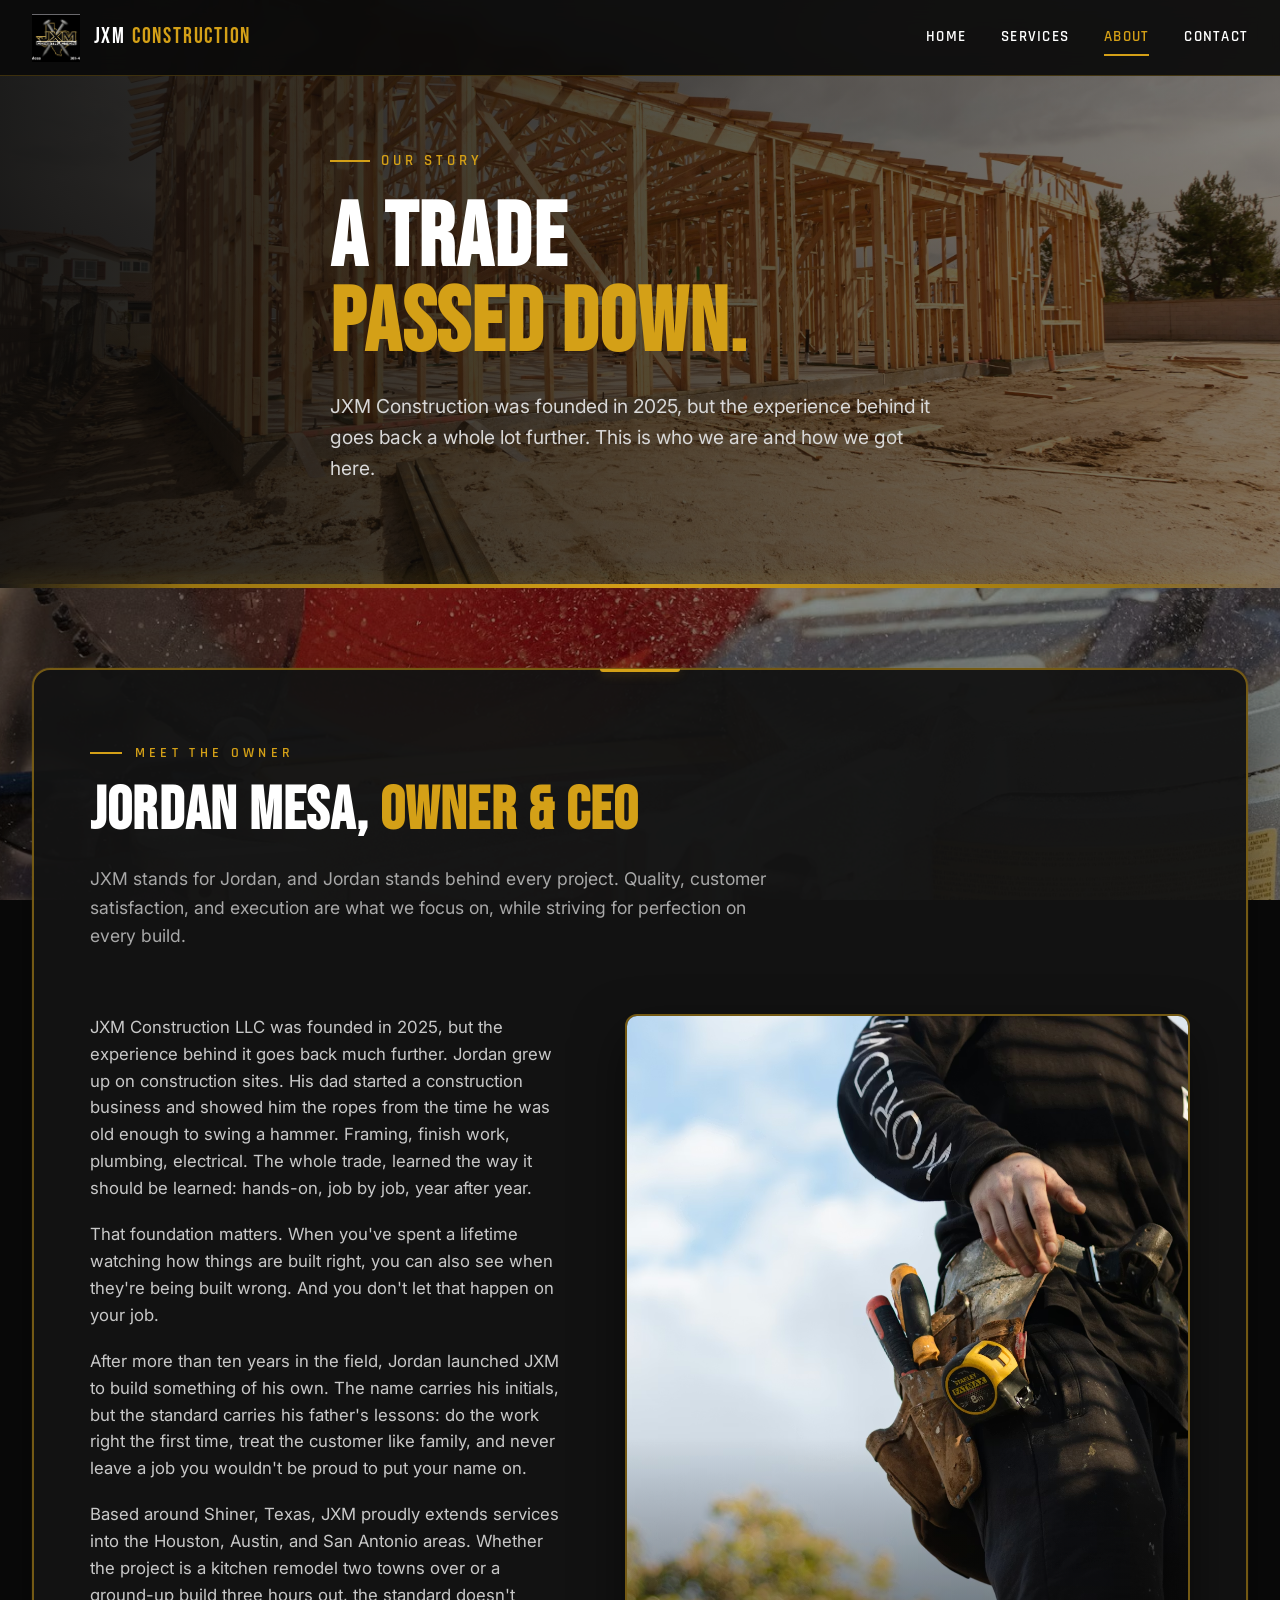
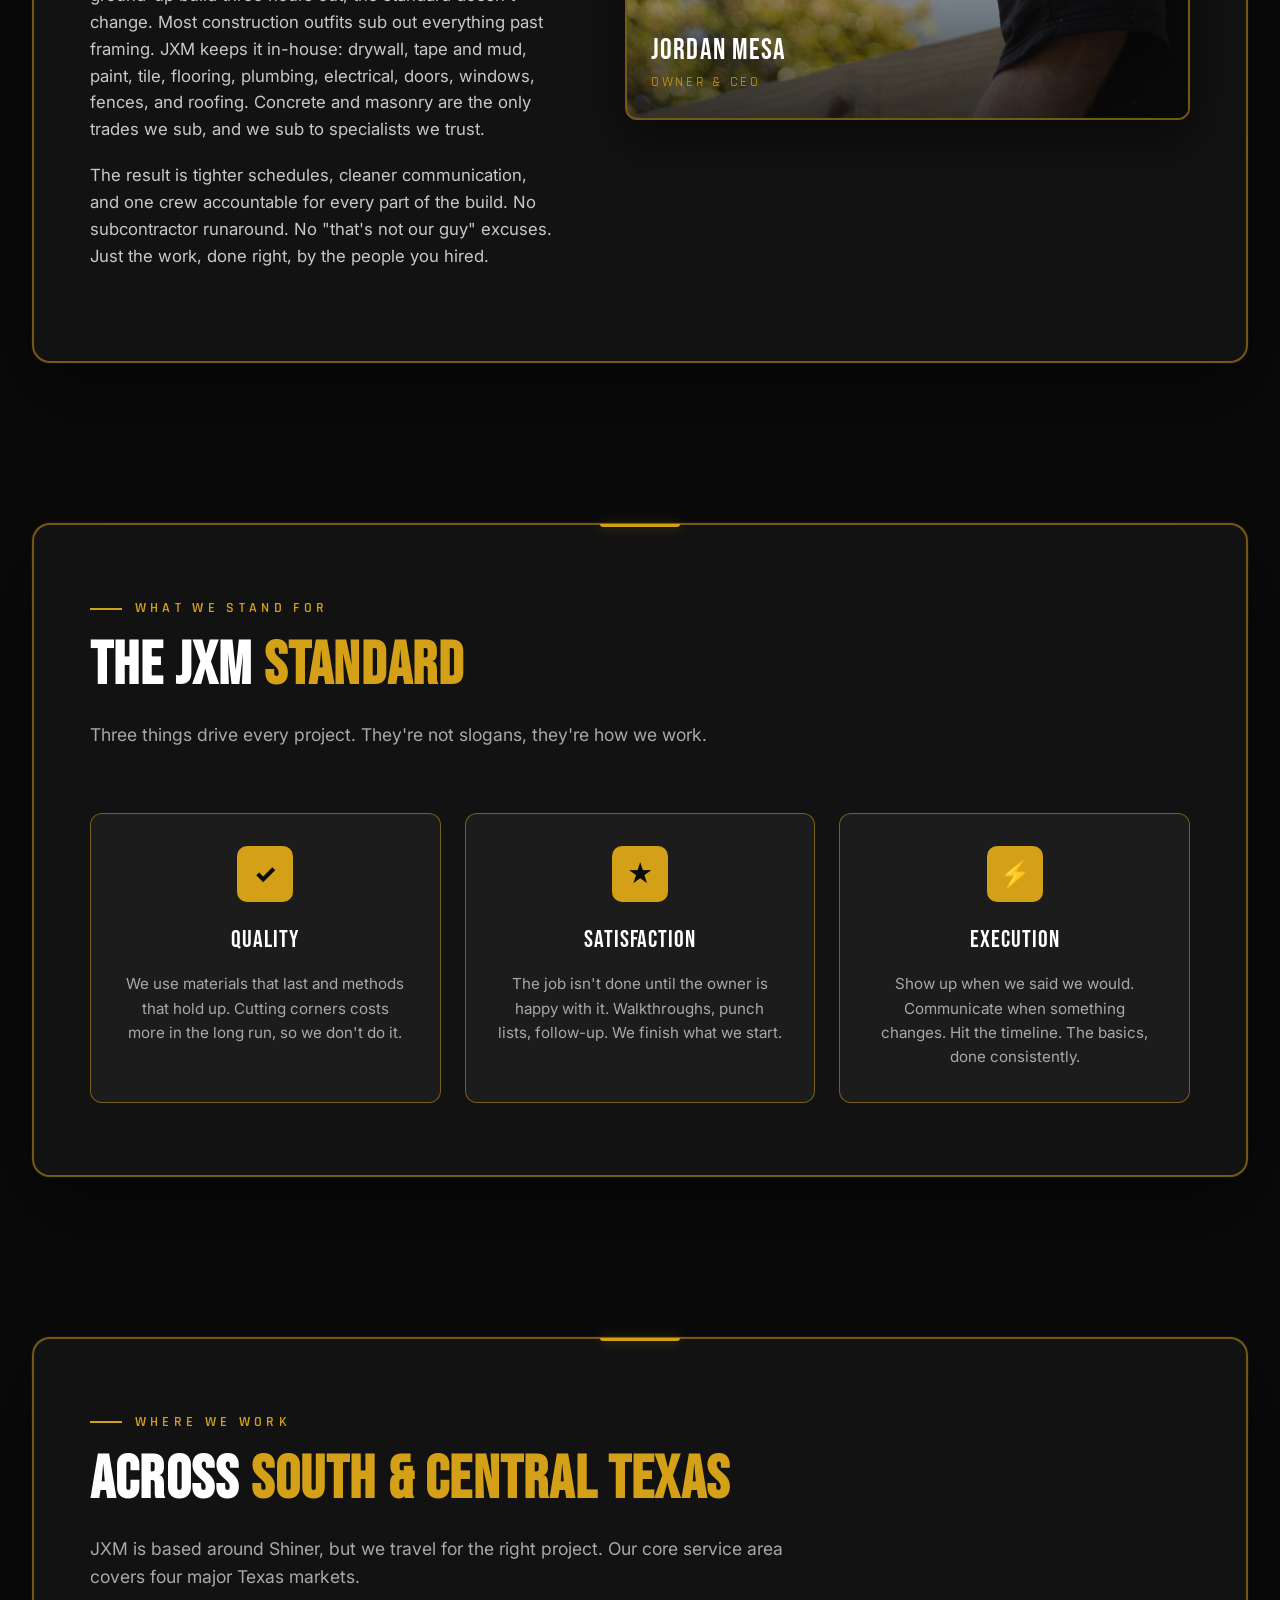
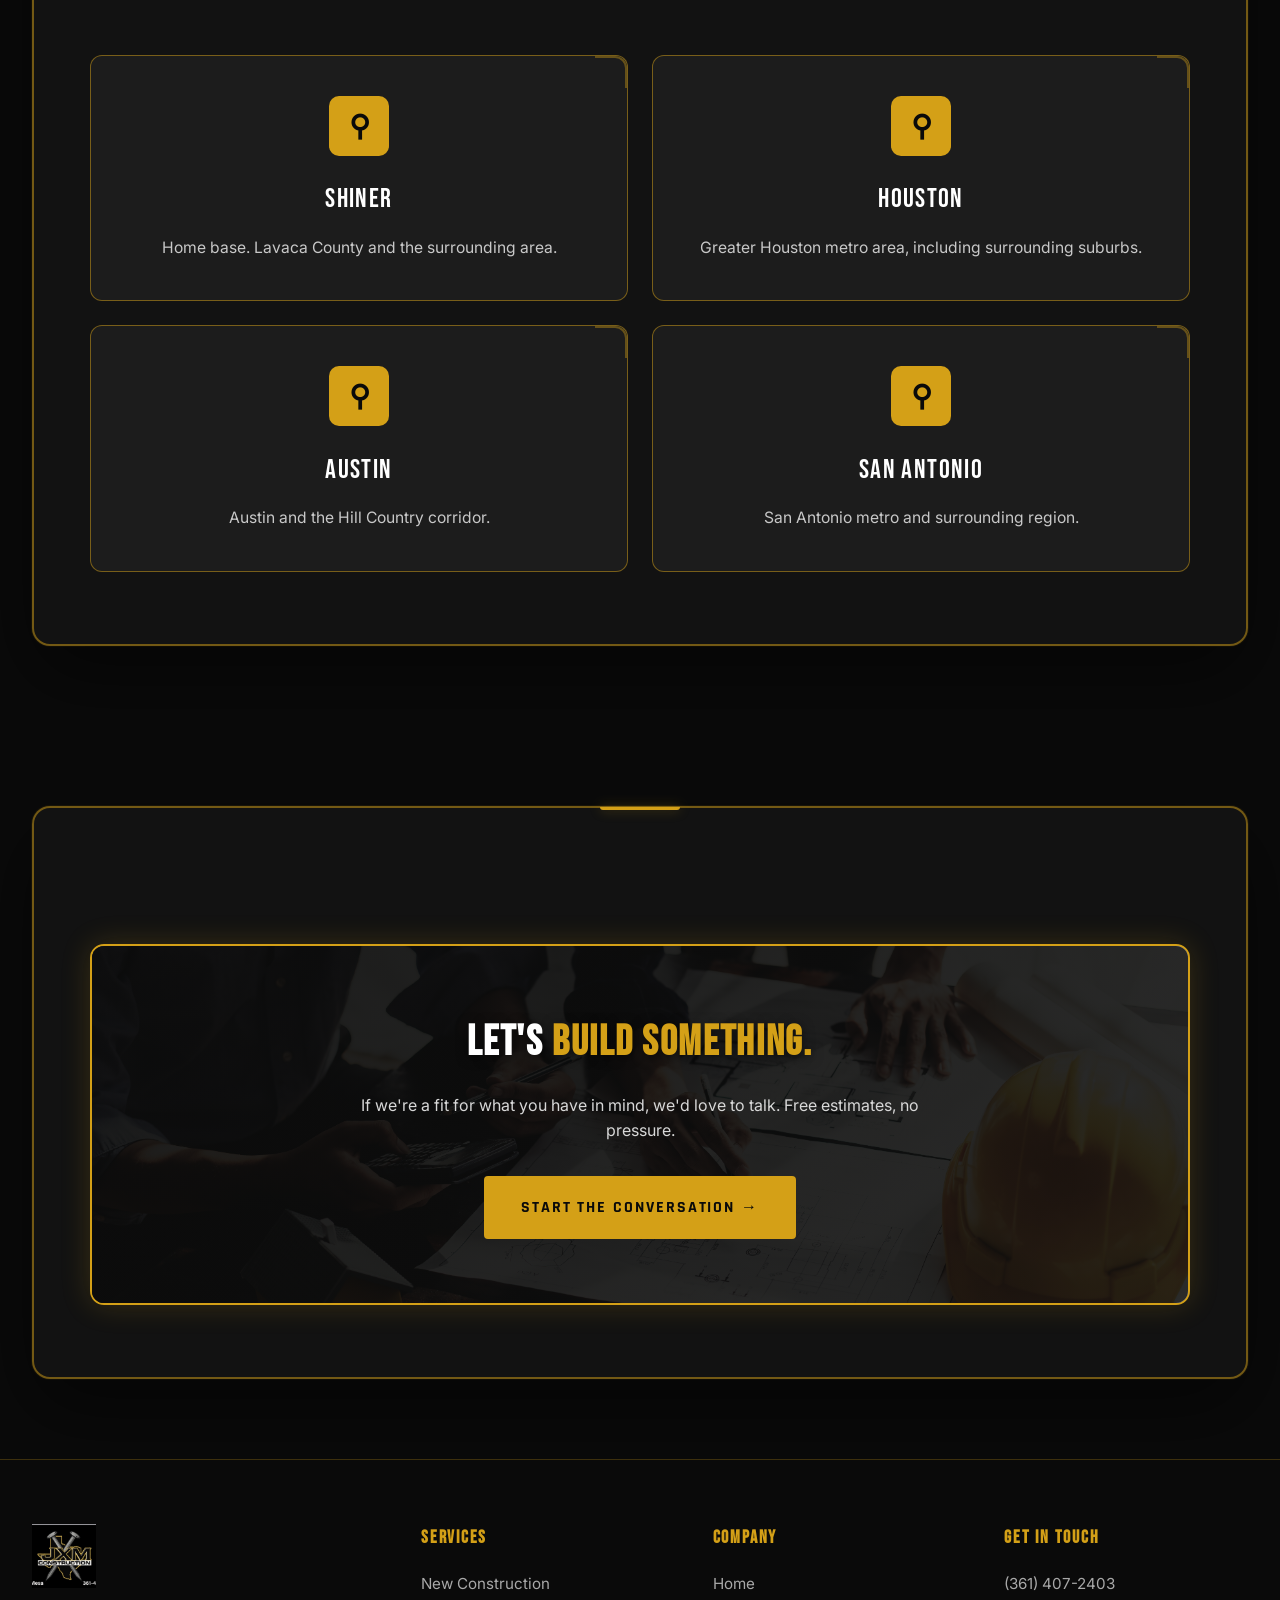
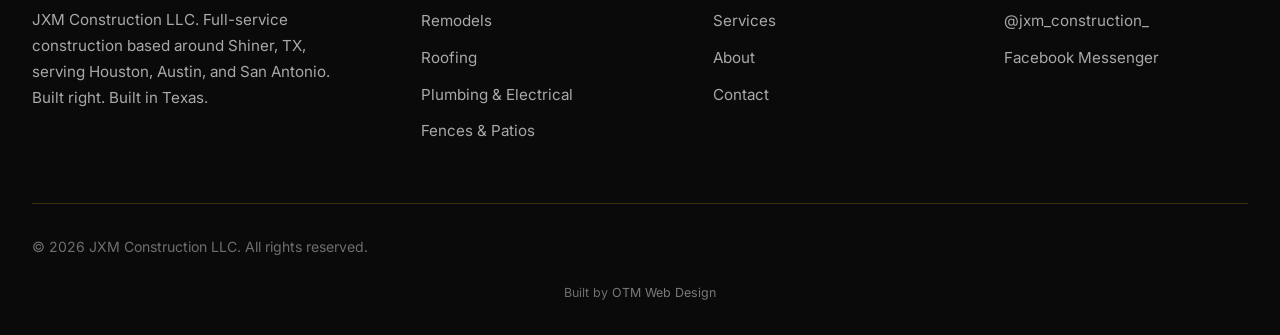
==== about.html @ 8058c8e3 "Push small polish" ====
<!DOCTYPE html>
<html lang="en">
<head>
<meta charset="UTF-8" />
<meta name="viewport" content="width=device-width, initial-scale=1.0" />
<title>About | JXM Construction LLC | Shiner, TX</title>
<meta name="description" content="The story behind JXM Construction. Jordan Mesa, owner and CEO, brings over a decade of construction experience to every job in South and Central Texas." />
<link rel="preconnect" href="https://fonts.googleapis.com">
<link rel="preconnect" href="https://fonts.gstatic.com" crossorigin>
<link href="https://fonts.googleapis.com/css2?family=Bebas+Neue&family=Rajdhani:wght@400;500;600;700&family=Inter:wght@400;500;600;700&display=swap" rel="stylesheet">
<link rel="stylesheet" href="styles.css">
</head>
<body data-page="about">

<!-- NAV -->
<nav class="site-nav">
  <div class="nav-inner">
    <a href="index.html" class="nav-logo">
      <img src="assets/logo.png" alt="JXM Construction LLC" />
      <span class="nav-logo-text">JXM <span>CONSTRUCTION</span></span>
    </a>
    <div class="nav-links" id="navLinks">
      <a href="index.html" data-nav="home">Home</a>
      <a href="services.html" data-nav="services">Services</a>
      <a href="about.html" data-nav="about">About</a>
      <a href="contact.html" data-nav="contact">Contact</a>
    </div>
    <button class="menu-toggle" id="menuToggle">☰</button>
  </div>
</nav>

<!-- HERO -->
<header class="hero hero-short hero-about">
  <div class="hero-bg"></div>
  <div class="container hero-content">
    <div class="hero-eyebrow">Our Story</div>
    <h1>A Trade<span>Passed Down.</span></h1>
    <p class="hero-sub">JXM Construction was founded in 2025, but the experience behind it goes back a whole lot further. This is who we are and how we got here.</p>
  </div>
</header>

<!-- STORY -->
<section class="panel">
  <div class="container">
    <div class="panel-inner">
      <div class="section-eyebrow">Meet The Owner</div>
      <h2>Jordan Mesa, <span>Owner &amp; CEO</span></h2>
      <p class="section-lead">JXM stands for Jordan, and Jordan stands behind every project. Quality, customer satisfaction, and execution are what we focus on, while striving for perfection on every build.</p>

      <div class="about-grid" style="margin-top: 3rem;">
        <div class="about-text">
          <div class="story-text-block">
            <p>JXM Construction LLC was founded in 2025, but the experience behind it goes back much further. Jordan grew up on construction sites. His dad started a construction business and showed him the ropes from the time he was old enough to swing a hammer. Framing, finish work, plumbing, electrical. The whole trade, learned the way it should be learned: hands-on, job by job, year after year.</p>
            <p>That foundation matters. When you've spent a lifetime watching how things are built right, you can also see when they're being built wrong. And you don't let that happen on your job.</p>
            <p>After more than ten years in the field, Jordan launched JXM to build something of his own. The name carries his initials, but the standard carries his father's lessons: do the work right the first time, treat the customer like family, and never leave a job you wouldn't be proud to put your name on.</p>
            <p>Based around Shiner, Texas, JXM proudly extends services into the Houston, Austin, and San Antonio areas. Whether the project is a kitchen remodel two towns over or a ground-up build three hours out, the standard doesn't change. Most construction outfits sub out everything past framing. JXM keeps it in-house: drywall, tape and mud, paint, tile, flooring, plumbing, electrical, doors, windows, fences, and roofing. Concrete and masonry are the only trades we sub, and we sub to specialists we trust.</p>
            <p>The result is tighter schedules, cleaner communication, and one crew accountable for every part of the build. No subcontractor runaround. No "that's not our guy" excuses. Just the work, done right, by the people you hired.</p>
          </div>
        </div>
        <div class="about-portrait">
          <img src="assets/jordan.jpg" alt="Jordan Mesa, owner of JXM Construction" />
          <div class="about-portrait-caption">
            <div class="about-portrait-name">Jordan Mesa</div>
            <div class="about-portrait-title">Owner &amp; CEO</div>
          </div>
        </div>
      </div>

    </div>
  </div>
</section>

<!-- VALUES -->
<section class="panel">
  <div class="container">
    <div class="panel-inner">
      <div class="section-eyebrow">What We Stand For</div>
      <h2>The JXM <span>Standard</span></h2>
      <p class="section-lead">Three things drive every project. They're not slogans, they're how we work.</p>

      <div class="values-grid">

        <div class="value-card">
          <div class="value-icon">✓</div>
          <div class="value-name">Quality</div>
          <p class="value-desc">We use materials that last and methods that hold up. Cutting corners costs more in the long run, so we don't do it.</p>
        </div>

        <div class="value-card">
          <div class="value-icon">★</div>
          <div class="value-name">Satisfaction</div>
          <p class="value-desc">The job isn't done until the owner is happy with it. Walkthroughs, punch lists, follow-up. We finish what we start.</p>
        </div>

        <div class="value-card">
          <div class="value-icon">⚡</div>
          <div class="value-name">Execution</div>
          <p class="value-desc">Show up when we said we would. Communicate when something changes. Hit the timeline. The basics, done consistently.</p>
        </div>

      </div>
    </div>
  </div>
</section>

<!-- SERVICE AREA -->
<section class="panel">
  <div class="container">
    <div class="panel-inner">
      <div class="section-eyebrow">Where We Work</div>
      <h2>Across <span>South &amp; Central Texas</span></h2>
      <p class="section-lead">JXM is based around Shiner, but we travel for the right project. Our core service area covers four major Texas markets.</p>

      <div class="services-grid" style="margin-top: 2rem;">

        <div class="service-card" style="text-align: center;">
          <div class="service-icon-wrap" style="margin: 0 auto 1.4rem;">⚲</div>
          <div class="service-name">Shiner</div>
          <p class="service-desc" style="margin-bottom: 0;">Home base. Lavaca County and the surrounding area.</p>
        </div>

        <div class="service-card" style="text-align: center;">
          <div class="service-icon-wrap" style="margin: 0 auto 1.4rem;">⚲</div>
          <div class="service-name">Houston</div>
          <p class="service-desc" style="margin-bottom: 0;">Greater Houston metro area, including surrounding suburbs.</p>
        </div>

        <div class="service-card" style="text-align: center;">
          <div class="service-icon-wrap" style="margin: 0 auto 1.4rem;">⚲</div>
          <div class="service-name">Austin</div>
          <p class="service-desc" style="margin-bottom: 0;">Austin and the Hill Country corridor.</p>
        </div>

        <div class="service-card" style="text-align: center;">
          <div class="service-icon-wrap" style="margin: 0 auto 1.4rem;">⚲</div>
          <div class="service-name">San Antonio</div>
          <p class="service-desc" style="margin-bottom: 0;">San Antonio metro and surrounding region.</p>
        </div>

      </div>
    </div>
  </div>
</section>

<!-- CTA STRIP -->
<section class="panel">
  <div class="container">
    <div class="panel-inner">
      <div class="cta-strip">
        <h3>Let's <span style="color: var(--gold);">Build Something.</span></h3>
        <p>If we're a fit for what you have in mind, we'd love to talk. Free estimates, no pressure.</p>
        <a href="contact.html" class="btn-primary">Start The Conversation →</a>
      </div>
    </div>
  </div>
</section>

<!-- FOOTER -->
<footer>
  <div class="container">
    <div class="footer-grid">
      <div class="footer-brand">
        <img src="assets/logo.png" alt="JXM Construction LLC" />
        <p>JXM Construction LLC. Full-service construction based around Shiner, TX, serving Houston, Austin, and San Antonio. Built right. Built in Texas.</p>
      </div>
      <div class="footer-col">
        <h4>Services</h4>
        <ul>
          <li><a href="services.html">New Construction</a></li>
          <li><a href="services.html">Remodels</a></li>
          <li><a href="services.html">Roofing</a></li>
          <li><a href="services.html">Plumbing &amp; Electrical</a></li>
          <li><a href="services.html">Fences &amp; Patios</a></li>
        </ul>
      </div>
      <div class="footer-col">
        <h4>Company</h4>
        <ul>
          <li><a href="index.html">Home</a></li>
          <li><a href="services.html">Services</a></li>
          <li><a href="about.html">About</a></li>
          <li><a href="contact.html">Contact</a></li>
        </ul>
      </div>
      <div class="footer-col">
        <h4>Get In Touch</h4>
        <ul>
          <li><a href="tel:3614072403">(361) 407-2403</a></li>
          <li><a href="https://instagram.com/jxm_construction_" target="_blank" rel="noopener">@jxm_construction_</a></li>
          <li><a href="https://www.facebook.com/messages/t/JXMConstructionLLC" target="_blank" rel="noopener">Facebook Messenger</a></li>
        </ul>
      </div>
    </div>
    <div class="footer-bottom">
      <div>© <span id="year"></span> JXM Construction LLC. All rights reserved.</div>
      <div class="footer-credit">Built by <a href="https://otm-designs.com" target="_blank" rel="noopener">OTM Web Design</a></div>
    </div>
  </div>
</footer>

<script src="script.js"></script>
</body>
</html>
---- styles.css ----
/* JXM CONSTRUCTION - SHARED STYLES */

:root {
  --black: #0a0a0a;
  --dark-1: #131313;
  --dark-2: #1c1c1c;
  --dark-3: #242424;
  --gold: #d4a017;
  --gold-bright: #f5c542;
  --gold-deep: #9a7510;
  --gold-glow: rgba(212, 160, 23, 0.4);
  --white: #ffffff;
  --gray: #a8a8a8;
  --gray-2: #6e6e6e;
  --border: rgba(212, 160, 23, 0.25);
  --border-strong: rgba(212, 160, 23, 0.5);
  --border-bright: rgba(212, 160, 23, 0.7);
  --display: 'Bebas Neue', sans-serif;
  --industrial: 'Rajdhani', sans-serif;
  --body: 'Inter', sans-serif;
}

* { margin: 0; padding: 0; box-sizing: border-box; }

html { scroll-behavior: smooth; }

body {
  font-family: var(--body);
  color: var(--white);
  background: var(--black);
  line-height: 1.6;
  overflow-x: hidden;
  position: relative;
}

/* Locked body background (iOS Safari safe via body::before) */
body::before {
  content: '';
  position: fixed;
  top: 0; left: 0;
  width: 100%; height: 100vh;
  background-image: url('assets/bg.jpg');
  background-size: cover;
  background-position: center;
  background-repeat: no-repeat;
  filter: brightness(0.6);
  z-index: -2;
}

img { display: block; max-width: 100%; }
a { color: inherit; text-decoration: none; }
button { font-family: inherit; cursor: pointer; border: none; background: none; color: inherit; }

.container {
  max-width: 1300px;
  margin: 0 auto;
  padding: 0 2rem;
}

/* ============ NAV ============ */
nav.site-nav {
  position: fixed;
  top: 0; left: 0; right: 0;
  z-index: 100;
  background: rgba(10,10,10,0.92);
  backdrop-filter: blur(10px);
  border-bottom: 1px solid var(--border);
  transition: all 0.3s ease;
}
.nav-inner {
  display: flex;
  align-items: center;
  justify-content: space-between;
  padding: 0.85rem 2rem;
  max-width: 1400px;
  margin: 0 auto;
}
.nav-logo {
  display: flex;
  align-items: center;
  gap: 0.85rem;
}
.nav-logo img {
  height: 48px;
  width: auto;
}
.nav-logo-text {
  font-family: var(--display);
  font-size: 1.4rem;
  letter-spacing: 0.08em;
  color: var(--white);
  line-height: 1;
}
.nav-logo-text span {
  color: var(--gold);
}
.nav-links {
  display: flex;
  gap: 2.2rem;
  align-items: center;
  font-family: var(--industrial);
  font-weight: 600;
  font-size: 0.95rem;
  letter-spacing: 0.08em;
  text-transform: uppercase;
}
.nav-links a {
  position: relative;
  transition: color 0.2s;
}
.nav-links a::after {
  content: '';
  position: absolute;
  bottom: -6px; left: 0;
  width: 0; height: 2px;
  background: var(--gold);
  transition: width 0.3s;
}
.nav-links a:hover,
.nav-links a.is-active { color: var(--gold); }
.nav-links a:hover::after,
.nav-links a.is-active::after { width: 100%; }
.nav-cta {
  background: var(--gold);
  color: var(--black);
  padding: 0.7rem 1.4rem;
  font-weight: 700;
  letter-spacing: 0.08em;
  transition: all 0.2s;
  border: 2px solid var(--gold);
  border-radius: 4px;
}
.nav-cta:hover {
  background: transparent;
  color: var(--gold);
}
.nav-cta::after { display: none !important; }
.menu-toggle {
  display: none;
  font-size: 1.6rem;
  color: var(--gold);
}

/* ============ HERO ============ */
.hero {
  position: relative;
  min-height: 92vh;
  display: flex;
  align-items: center;
  overflow: hidden;
  padding-top: 80px;
}
.hero::after {
  content: '';
  position: absolute;
  bottom: 0; left: 0; right: 0;
  height: 4px;
  background: linear-gradient(90deg,
    transparent 0%,
    var(--gold-deep) 15%,
    var(--gold) 50%,
    var(--gold-deep) 85%,
    transparent 100%);
  z-index: 10;
  box-shadow: 0 0 20px var(--gold-glow);
}
.hero.hero-short {
  min-height: 60vh;
}
.hero-bg {
  position: absolute;
  inset: 0;
  background-size: cover;
  background-position: center;
  z-index: 0;
}
.hero-bg::after {
  content: '';
  position: absolute;
  inset: 0;
  background: linear-gradient(90deg,
    rgba(10,10,10,0.92) 0%,
    rgba(10,10,10,0.7) 50%,
    rgba(10,10,10,0.5) 100%);
}
.hero-home .hero-bg { background-image: url('assets/hero.jpg'); }
.hero-services .hero-bg { background-image: url('assets/hero-services.jpg'); }
.hero-about .hero-bg { background-image: url('assets/hero-about.jpg'); }
.hero-contact .hero-bg { background-image: url('assets/hero-contact.jpg'); }

.hero-content {
  position: relative;
  z-index: 2;
  max-width: 850px;
  padding: 4rem 0;
}
.hero-eyebrow {
  display: inline-flex;
  align-items: center;
  gap: 0.7rem;
  font-family: var(--industrial);
  font-weight: 600;
  font-size: 0.95rem;
  letter-spacing: 0.25em;
  text-transform: uppercase;
  color: var(--gold);
  margin-bottom: 1.5rem;
  animation: fadeUp 0.8s ease both;
}
.hero-eyebrow::before {
  content: '';
  width: 40px; height: 2px;
  background: var(--gold);
}
h1 {
  font-family: var(--display);
  font-size: clamp(3rem, 7vw, 5.8rem);
  line-height: 0.95;
  letter-spacing: 0.02em;
  margin-bottom: 1.5rem;
  text-transform: uppercase;
  animation: fadeUp 0.9s 0.1s ease both;
}
h1 span {
  color: var(--gold);
  display: block;
}
.hero-sub {
  font-size: 1.2rem;
  color: #d8d8d8;
  margin-bottom: 2.5rem;
  max-width: 620px;
  animation: fadeUp 1s 0.2s ease both;
}
.hero-ctas {
  display: flex;
  gap: 1rem;
  flex-wrap: wrap;
  animation: fadeUp 1.1s 0.3s ease both;
}
.btn-primary {
  background: var(--gold);
  color: var(--black);
  padding: 1.05rem 2.2rem;
  font-family: var(--industrial);
  font-weight: 700;
  font-size: 1rem;
  letter-spacing: 0.12em;
  text-transform: uppercase;
  border: 2px solid var(--gold);
  transition: all 0.2s;
  display: inline-flex;
  align-items: center;
  gap: 0.7rem;
  border-radius: 4px;
  cursor: pointer;
}
.btn-primary:hover {
  background: transparent;
  color: var(--gold);
  transform: translateY(-2px);
}
.btn-secondary {
  background: transparent;
  color: var(--white);
  padding: 1.05rem 2.2rem;
  font-family: var(--industrial);
  font-weight: 700;
  font-size: 1rem;
  letter-spacing: 0.12em;
  text-transform: uppercase;
  border: 2px solid rgba(255,255,255,0.4);
  transition: all 0.2s;
  display: inline-flex;
  align-items: center;
  gap: 0.7rem;
  border-radius: 4px;
  cursor: pointer;
}
.btn-secondary:hover {
  border-color: var(--gold);
  color: var(--gold);
}
.hero-stats {
  display: flex;
  gap: 3rem;
  margin-top: 4rem;
  padding-top: 2.5rem;
  border-top: 1px solid var(--border);
  animation: fadeUp 1.2s 0.4s ease both;
  flex-wrap: wrap;
}
.hero-stat-num {
  font-family: var(--display);
  font-size: 2.6rem;
  color: var(--gold);
  line-height: 1;
  margin-bottom: 0.3rem;
}
.hero-stat-label {
  font-family: var(--industrial);
  font-size: 0.85rem;
  text-transform: uppercase;
  letter-spacing: 0.15em;
  color: var(--gray);
}

@keyframes fadeUp {
  from { opacity: 0; transform: translateY(20px); }
  to { opacity: 1; transform: translateY(0); }
}

/* ============ MARQUEE ============ */
.marquee {
  background: var(--gold);
  color: var(--black);
  padding: 1rem 0;
  overflow: hidden;
  border-top: 2px solid var(--gold-deep);
  border-bottom: 2px solid var(--gold-deep);
  position: relative;
  z-index: 5;
}
.marquee-track {
  display: flex;
  gap: 3.5rem;
  white-space: nowrap;
  animation: marquee 38s linear infinite;
  width: max-content;
}
.marquee:hover .marquee-track { animation-play-state: paused; }
.marquee-item {
  font-family: var(--display);
  font-size: 1.3rem;
  letter-spacing: 0.12em;
  text-transform: uppercase;
  display: flex;
  align-items: center;
  gap: 3.5rem;
}
.marquee-item::after {
  content: '✦';
  color: var(--black);
}
@keyframes marquee {
  from { transform: translateX(0); }
  to { transform: translateX(-50%); }
}

/* ============ SECTIONS ============ */
section.panel {
  padding: 5rem 0;
  position: relative;
  z-index: 2;
}
.panel-inner {
  background: rgba(19,19,19,0.96);
  border: 2px solid var(--border-strong);
  border-radius: 18px;
  padding: 4.5rem 3.5rem;
  box-shadow: 0 30px 80px rgba(0,0,0,0.5), 0 0 0 1px rgba(212, 160, 23, 0.08);
  position: relative;
}
.panel-inner::before {
  content: '';
  position: absolute;
  top: -1px; left: 50%;
  transform: translateX(-50%);
  width: 80px;
  height: 3px;
  background: var(--gold);
  border-radius: 0 0 4px 4px;
  box-shadow: 0 0 12px var(--gold-glow);
}

/* Section accent divider (between major sections) */
.section-divider {
  display: flex;
  align-items: center;
  justify-content: center;
  gap: 1rem;
  padding: 1rem 0;
  position: relative;
  z-index: 2;
}
.section-divider::before,
.section-divider::after {
  content: '';
  flex: 1;
  max-width: 200px;
  height: 1px;
  background: linear-gradient(90deg, transparent, var(--gold), transparent);
}
.section-divider-icon {
  color: var(--gold);
  font-size: 1.2rem;
  letter-spacing: 0.5em;
  padding: 0 0.5rem;
}
.section-eyebrow {
  font-family: var(--industrial);
  font-size: 0.9rem;
  font-weight: 600;
  letter-spacing: 0.3em;
  text-transform: uppercase;
  color: var(--gold);
  margin-bottom: 1rem;
  display: flex;
  align-items: center;
  gap: 0.8rem;
}
.section-eyebrow::before {
  content: '';
  width: 32px; height: 2px;
  background: var(--gold);
}
h2 {
  font-family: var(--display);
  font-size: clamp(2.4rem, 5vw, 3.8rem);
  line-height: 1;
  letter-spacing: 0.02em;
  text-transform: uppercase;
  margin-bottom: 1.5rem;
}
h2 span { color: var(--gold); }
h3 {
  font-family: var(--display);
  font-size: 1.8rem;
  letter-spacing: 0.04em;
  text-transform: uppercase;
}
.section-lead {
  font-size: 1.1rem;
  color: var(--gray);
  max-width: 700px;
  margin-bottom: 4rem;
}

/* ============ ABOUT TEASER (home) ============ */
.about-grid {
  display: grid;
  grid-template-columns: 1fr 1.2fr;
  gap: 4rem;
  align-items: start;
}
.about-text p {
  color: #c8c8c8;
  margin-bottom: 1.3rem;
  font-size: 1.05rem;
}
.about-portrait {
  position: relative;
  aspect-ratio: 4/5;
  border-radius: 12px;
  overflow: hidden;
  border: 2px solid var(--border-strong);
  box-shadow: 0 20px 50px rgba(0,0,0,0.5);
}
.about-portrait img {
  width: 100%;
  height: 100%;
  object-fit: cover;
}
.about-portrait::after {
  content: '';
  position: absolute;
  inset: 0;
  background: linear-gradient(180deg, transparent 60%, rgba(10,10,10,0.7) 100%);
  pointer-events: none;
}
.about-portrait-caption {
  position: absolute;
  bottom: 1.5rem; left: 1.5rem; right: 1.5rem;
  z-index: 2;
}
.about-portrait-name {
  font-family: var(--display);
  font-size: 1.8rem;
  letter-spacing: 0.04em;
  color: var(--white);
  line-height: 1;
  margin-bottom: 0.4rem;
}
.about-portrait-title {
  font-family: var(--industrial);
  font-size: 0.85rem;
  letter-spacing: 0.2em;
  text-transform: uppercase;
  color: var(--gold);
}

/* About page - story text blocks */
.story-text-block {
  max-width: 820px;
}
.story-text-block h3 {
  color: var(--gold);
  font-size: 2rem;
  margin-bottom: 1.2rem;
}
.story-text-block p {
  color: #c8c8c8;
  font-size: 1.05rem;
  margin-bottom: 1.2rem;
}

/* Values grid (about page) */
.values-grid {
  display: grid;
  grid-template-columns: repeat(3, 1fr);
  gap: 1.5rem;
  margin-top: 3rem;
}
.value-card {
  background: var(--dark-2);
  border: 1px solid var(--border-strong);
  border-radius: 12px;
  padding: 2rem;
  text-align: center;
  transition: all 0.3s;
}
.value-card:hover {
  border-color: var(--gold);
  transform: translateY(-4px);
}
.value-icon {
  width: 56px; height: 56px;
  background: var(--gold);
  color: var(--black);
  display: flex;
  align-items: center;
  justify-content: center;
  border-radius: 10px;
  margin: 0 auto 1.2rem;
  font-size: 1.6rem;
  font-weight: 800;
}
.value-name {
  font-family: var(--display);
  font-size: 1.5rem;
  letter-spacing: 0.04em;
  text-transform: uppercase;
  margin-bottom: 0.8rem;
}
.value-desc {
  color: var(--gray);
  font-size: 0.95rem;
  line-height: 1.6;
}

/* ============ SERVICES ============ */
.services-grid {
  display: grid;
  grid-template-columns: repeat(2, 1fr);
  gap: 1.5rem;
  margin-top: 4rem;
}
.services-grid.three-col {
  grid-template-columns: repeat(3, 1fr);
}
.service-card {
  background: var(--dark-2);
  border: 1px solid var(--border-strong);
  border-radius: 12px;
  padding: 2.5rem 2rem;
  transition: all 0.3s ease;
  position: relative;
  overflow: hidden;
}
.service-card::before {
  content: '';
  position: absolute;
  top: 0; left: 0;
  width: 4px; height: 100%;
  background: var(--gold);
  transform: scaleY(0);
  transform-origin: top;
  transition: transform 0.3s ease;
}
.service-card::after {
  content: '';
  position: absolute;
  top: 0; right: 0;
  width: 30px; height: 30px;
  border-top: 2px solid var(--gold);
  border-right: 2px solid var(--gold);
  border-radius: 0 12px 0 0;
  opacity: 0.4;
  transition: opacity 0.3s;
}
.service-card:hover {
  transform: translateY(-4px);
  border-color: var(--gold);
  box-shadow: 0 12px 40px rgba(212,160,23,0.15);
}
.service-card:hover::before { transform: scaleY(1); }
.service-card:hover::after { opacity: 1; }

.service-icon-wrap {
  width: 60px; height: 60px;
  background: var(--gold);
  color: var(--black);
  display: flex;
  align-items: center;
  justify-content: center;
  border-radius: 10px;
  margin-bottom: 1.4rem;
  font-size: 1.8rem;
  font-weight: 700;
}
.service-name {
  font-family: var(--display);
  font-size: 1.7rem;
  letter-spacing: 0.05em;
  text-transform: uppercase;
  color: var(--white);
  margin-bottom: 0.8rem;
}
.service-desc {
  color: #c8c8c8;
  font-size: 0.98rem;
  line-height: 1.65;
  margin-bottom: 1.2rem;
}
.service-tags {
  display: flex;
  flex-wrap: wrap;
  gap: 0.45rem;
  padding-top: 1.2rem;
  border-top: 1px solid var(--border);
}
.service-tag {
  font-family: var(--industrial);
  font-size: 0.78rem;
  font-weight: 600;
  letter-spacing: 0.1em;
  text-transform: uppercase;
  color: var(--gold);
  background: rgba(245,184,0,0.08);
  border: 1px solid var(--border);
  padding: 0.35rem 0.75rem;
  border-radius: 4px;
}

/* Services page - image cards */
.service-detail {
  background: var(--dark-2);
  border: 1px solid var(--border-strong);
  border-radius: 14px;
  overflow: hidden;
  transition: all 0.3s ease;
}
.service-detail:hover {
  border-color: var(--gold);
  transform: translateY(-4px);
  box-shadow: 0 16px 40px rgba(0,0,0,0.4);
}
.service-detail-img {
  width: 100%;
  aspect-ratio: 16/10;
  overflow: hidden;
  position: relative;
}
.service-detail-img img {
  width: 100%;
  height: 100%;
  object-fit: cover;
  transition: transform 0.5s ease;
}
.service-detail:hover .service-detail-img img {
  transform: scale(1.05);
}
.service-detail-img::after {
  content: '';
  position: absolute;
  inset: 0;
  background: linear-gradient(180deg, transparent 50%, rgba(10,10,10,0.7) 100%);
}
.service-detail-body {
  padding: 2rem;
}
.service-detail-body h3 {
  color: var(--white);
  font-size: 1.9rem;
  margin-bottom: 0.8rem;
}
.service-detail-body h3 span {
  color: var(--gold);
}
.service-detail-body p {
  color: #c8c8c8;
  font-size: 1rem;
  line-height: 1.65;
  margin-bottom: 1.2rem;
}
.service-detail-list {
  list-style: none;
  padding-top: 1.2rem;
  border-top: 1px solid var(--border);
}
.service-detail-list li {
  font-family: var(--industrial);
  font-weight: 500;
  color: #d8d8d8;
  font-size: 0.95rem;
  padding: 0.4rem 0 0.4rem 1.5rem;
  position: relative;
}
.service-detail-list li::before {
  content: '+';
  position: absolute;
  left: 0;
  color: var(--gold);
  font-weight: 700;
}

/* ============ BEFORE / AFTER ============ */
.ba-list {
  display: grid;
  gap: 4rem;
  margin-top: 4rem;
}
.ba-card {
  background: var(--dark-2);
  border: 1px solid var(--border-strong);
  border-radius: 14px;
  overflow: hidden;
  box-shadow: 0 20px 50px rgba(0,0,0,0.4);
}
.ba-slider {
  position: relative;
  width: 100%;
  aspect-ratio: 16/9;
  overflow: hidden;
  cursor: col-resize;
  user-select: none;
  -webkit-user-select: none;
  background: var(--dark-2);
}
.ba-img-before {
  position: absolute;
  top: 0; left: 0;
  width: 100%; height: 100%;
  object-fit: cover;
  pointer-events: none;
  z-index: 1;
}
.ba-img-after {
  position: absolute;
  top: 0; left: 0;
  width: 100%; height: 100%;
  object-fit: cover;
  pointer-events: none;
  z-index: 2;
  clip-path: inset(0 0 0 50%);
}
.ba-handle {
  position: absolute;
  top: 0; bottom: 0;
  left: 50%;
  width: 3px;
  background: var(--gold);
  transform: translateX(-50%);
  z-index: 3;
  cursor: col-resize;
  pointer-events: none;
  box-shadow: 0 0 18px rgba(245,184,0,0.7);
}
.ba-handle-btn {
  position: absolute;
  top: 50%; left: 50%;
  transform: translate(-50%, -50%);
  width: 52px; height: 52px;
  background: var(--gold);
  border-radius: 50%;
  border: 3px solid var(--black);
  box-shadow: 0 4px 24px rgba(0,0,0,0.7);
  display: flex;
  align-items: center;
  justify-content: center;
  color: var(--black);
  font-weight: 900;
  font-size: 1.3rem;
  pointer-events: none;
}
.ba-label {
  position: absolute;
  top: 1.2rem;
  background: rgba(10,10,10,0.85);
  border: 1px solid var(--gold);
  color: var(--gold);
  font-family: var(--display);
  font-size: 1.1rem;
  letter-spacing: 0.18em;
  padding: 0.5rem 1.1rem;
  z-index: 4;
  pointer-events: none;
  border-radius: 4px;
}
.ba-label-before { left: 1.2rem; }
.ba-label-after { right: 1.2rem; }
.ba-info {
  padding: 1.8rem 2rem;
  border-top: 1px solid var(--border);
  background: var(--dark-1);
}
.ba-tag {
  font-family: var(--industrial);
  font-size: 0.8rem;
  letter-spacing: 0.2em;
  text-transform: uppercase;
  color: var(--gold);
  margin-bottom: 0.4rem;
}
.ba-title {
  font-family: var(--display);
  font-size: 1.6rem;
  letter-spacing: 0.04em;
  text-transform: uppercase;
  margin-bottom: 0.5rem;
}
.ba-desc {
  color: var(--gray);
  font-size: 0.98rem;
}

/* ============ FEATURED CAROUSEL (gallery) ============ */
.carousel-wrap {
  margin-top: 4rem;
  position: relative;
  overflow: hidden;
}
.carousel-stage {
  position: relative;
  height: 460px;
  overflow: visible;
  perspective: 1400px;
}
.carousel-track {
  position: absolute;
  inset: 0;
  display: flex;
  align-items: center;
  justify-content: center;
}
.carousel-slide {
  position: absolute;
  width: 580px;
  height: 400px;
  border-radius: 12px;
  overflow: hidden;
  transition: all 0.7s cubic-bezier(0.4, 0, 0.2, 1);
  cursor: pointer;
  border: 1px solid var(--border-strong);
  background: var(--dark-2);
}
.carousel-slide img {
  width: 100%;
  height: 100%;
  object-fit: cover;
  display: block;
}
.carousel-slide.is-center {
  z-index: 5;
  transform: translateX(0) scale(1);
  opacity: 1;
  box-shadow: 0 30px 80px rgba(0,0,0,0.7), 0 0 0 2px var(--gold);
  filter: brightness(1);
}
.carousel-slide.is-left {
  z-index: 3;
  transform: translateX(-65%) scale(0.78);
  opacity: 0.55;
  filter: brightness(0.55);
  box-shadow: 0 10px 30px rgba(0,0,0,0.5);
}
.carousel-slide.is-right {
  z-index: 3;
  transform: translateX(65%) scale(0.78);
  opacity: 0.55;
  filter: brightness(0.55);
  box-shadow: 0 10px 30px rgba(0,0,0,0.5);
}
.carousel-slide.is-far-left {
  z-index: 2;
  transform: translateX(-110%) scale(0.6);
  opacity: 0;
  filter: brightness(0.3);
}
.carousel-slide.is-far-right {
  z-index: 2;
  transform: translateX(110%) scale(0.6);
  opacity: 0;
  filter: brightness(0.3);
}
.carousel-slide.is-hidden {
  z-index: 1;
  transform: translateX(0) scale(0.3);
  opacity: 0;
  pointer-events: none;
}

.carousel-controls {
  display: flex;
  justify-content: center;
  align-items: center;
  gap: 1rem;
  margin-top: 2.5rem;
}
.carousel-btn {
  width: 48px; height: 48px;
  background: var(--black);
  border: 1px solid var(--gold);
  color: var(--gold);
  display: flex;
  align-items: center;
  justify-content: center;
  border-radius: 50%;
  transition: all 0.2s;
  font-size: 1.3rem;
}
.carousel-btn:hover {
  background: var(--gold);
  color: var(--black);
  transform: scale(1.05);
}
.carousel-dots {
  display: flex;
  gap: 0.5rem;
  margin: 0 0.5rem;
}
.carousel-dot {
  width: 10px; height: 10px;
  background: var(--dark-3);
  border: 1px solid var(--gold);
  border-radius: 50%;
  cursor: pointer;
  transition: all 0.2s;
}
.carousel-dot.is-active {
  background: var(--gold);
  transform: scale(1.3);
}

/* ============ CONTACT ============ */
.contact-grid {
  display: grid;
  grid-template-columns: 1fr 1.3fr;
  gap: 0;
  background: var(--dark-2);
  border: 1px solid var(--border-strong);
  border-radius: 14px;
  overflow: hidden;
  margin-top: 4rem;
}
.contact-info {
  padding: 4rem 3rem;
  background: linear-gradient(135deg, var(--dark-1), var(--black));
  border-right: 1px solid var(--border);
}
.contact-info h3 {
  font-family: var(--display);
  font-size: 2.2rem;
  letter-spacing: 0.03em;
  text-transform: uppercase;
  margin-bottom: 1.2rem;
}
.contact-info > p {
  color: var(--gray);
  margin-bottom: 2.5rem;
}
.contact-method {
  display: flex;
  align-items: center;
  gap: 1.2rem;
  padding: 1.2rem 0;
  border-bottom: 1px solid var(--border);
}
.contact-method:last-child { border-bottom: none; }
.contact-method-icon {
  width: 44px; height: 44px;
  background: var(--gold);
  color: var(--black);
  display: flex;
  align-items: center;
  justify-content: center;
  border-radius: 6px;
  flex-shrink: 0;
  font-size: 1.1rem;
  font-weight: 700;
}
.contact-method-label {
  font-family: var(--industrial);
  font-size: 0.78rem;
  letter-spacing: 0.2em;
  text-transform: uppercase;
  color: var(--gray-2);
  margin-bottom: 0.2rem;
}
.contact-method-value {
  font-size: 1.05rem;
  color: var(--white);
  font-weight: 500;
}
.contact-method a:hover { color: var(--gold); }

.contact-form {
  padding: 4rem 3rem;
}
.form-row {
  display: grid;
  grid-template-columns: 1fr 1fr;
  gap: 1.2rem;
  margin-bottom: 1.2rem;
}
.form-group { margin-bottom: 1.2rem; }
.form-group label {
  font-family: var(--industrial);
  font-size: 0.78rem;
  letter-spacing: 0.2em;
  text-transform: uppercase;
  color: var(--gold);
  display: block;
  margin-bottom: 0.5rem;
}
.form-group input,
.form-group select,
.form-group textarea {
  width: 100%;
  padding: 0.95rem 1.1rem;
  background: var(--black);
  border: 1px solid var(--border);
  color: var(--white);
  font-family: var(--body);
  font-size: 1rem;
  transition: border 0.2s;
  border-radius: 4px;
}
.form-group input:focus,
.form-group select:focus,
.form-group textarea:focus {
  outline: none;
  border-color: var(--gold);
}
.form-group textarea {
  resize: vertical;
  min-height: 130px;
}
.form-submit {
  width: 100%;
  background: var(--gold);
  color: var(--black);
  padding: 1.15rem;
  font-family: var(--industrial);
  font-weight: 700;
  font-size: 1rem;
  letter-spacing: 0.18em;
  text-transform: uppercase;
  cursor: pointer;
  border: 2px solid var(--gold);
  transition: all 0.2s;
  border-radius: 4px;
}
.form-submit:hover {
  background: transparent;
  color: var(--gold);
}

/* CTA strip (home page tease cards) */
.cta-strip {
  margin-top: 4rem;
  position: relative;
  border: 2px solid var(--gold);
  border-radius: 14px;
  padding: 4rem 3rem;
  text-align: center;
  overflow: hidden;
  box-shadow: 0 0 30px rgba(212,160,23,0.2);
}
.cta-strip::before {
  content: '';
  position: absolute;
  inset: 0;
  background-image: url('assets/cta-bg.jpg');
  background-size: cover;
  background-position: center;
  z-index: 0;
}
.cta-strip::after {
  content: '';
  position: absolute;
  inset: 0;
  background: linear-gradient(135deg,
    rgba(10,10,10,0.92) 0%,
    rgba(10,10,10,0.85) 100%);
  z-index: 1;
}
.cta-strip > * {
  position: relative;
  z-index: 2;
}
.cta-strip h3 {
  font-size: 2.6rem;
  margin-bottom: 1rem;
  text-shadow: 0 2px 12px rgba(0,0,0,0.6);
}
.cta-strip p {
  color: #d8d8d8;
  max-width: 600px;
  margin: 0 auto 2rem;
}

/* ============ FOOTER ============ */
footer {
  background: var(--black);
  border-top: 1px solid var(--border);
  padding: 4rem 0 2rem;
  position: relative;
  z-index: 2;
}
.footer-grid {
  display: grid;
  grid-template-columns: 1.4fr 1fr 1fr 1fr;
  gap: 3rem;
  margin-bottom: 3rem;
}
.footer-brand img {
  height: 64px;
  margin-bottom: 1.2rem;
}
.footer-brand p {
  color: var(--gray);
  font-size: 0.95rem;
  line-height: 1.7;
  max-width: 320px;
}
.footer-col h4 {
  font-family: var(--display);
  font-size: 1.1rem;
  letter-spacing: 0.1em;
  color: var(--gold);
  margin-bottom: 1.2rem;
  text-transform: uppercase;
}
.footer-col ul { list-style: none; }
.footer-col li { margin-bottom: 0.7rem; }
.footer-col a {
  color: var(--gray);
  font-size: 0.95rem;
  transition: color 0.2s;
}
.footer-col a:hover { color: var(--gold); }
.footer-bottom {
  border-top: 1px solid var(--border);
  padding-top: 2rem;
  display: flex;
  justify-content: space-between;
  align-items: center;
  flex-wrap: wrap;
  gap: 1rem;
  color: var(--gray-2);
  font-size: 0.88rem;
}
.footer-bottom a { color: var(--gold); }
.footer-credit {
  text-align: center;
  margin-top: 0.5rem;
  font-size: 0.78rem;
  color: var(--gray-2);
  width: 100%;
}
.footer-credit a {
  color: var(--gray);
  opacity: 0.7;
  transition: opacity 0.2s;
}
.footer-credit a:hover {
  opacity: 1;
  color: var(--gold);
}

/* ============ RESPONSIVE ============ */
@media (max-width: 968px) {
  .nav-links {
    display: none;
    position: absolute;
    top: 100%; left: 0; right: 0;
    background: var(--black);
    flex-direction: column;
    padding: 1.5rem 2rem;
    gap: 1.2rem;
    border-bottom: 1px solid var(--border);
  }
  .nav-links.open { display: flex; }
  .menu-toggle { display: block; }
  .about-grid {
    grid-template-columns: 1fr;
    gap: 3rem;
  }
  .services-grid,
  .services-grid.three-col {
    grid-template-columns: 1fr;
  }
  .values-grid {
    grid-template-columns: 1fr;
  }
  .contact-grid { grid-template-columns: 1fr; }
  .contact-info { border-right: none; border-bottom: 1px solid var(--border); }
  .footer-grid {
    grid-template-columns: 1fr 1fr;
  }
  .panel-inner { padding: 3rem 1.5rem; }
  .form-row { grid-template-columns: 1fr; }
  .carousel-stage { height: 360px; }
  .carousel-slide { width: 88%; height: 320px; }
  .carousel-slide.is-left { transform: translateX(-70%) scale(0.75); }
  .carousel-slide.is-right { transform: translateX(70%) scale(0.75); }
}
@media (max-width: 580px) {
  .container { padding: 0 1.2rem; }
  .nav-inner { padding: 0.7rem 1.2rem; }
  .hero-stats { gap: 1.8rem; }
  .footer-grid { grid-template-columns: 1fr; }
  .ba-label { font-size: 0.85rem; padding: 0.35rem 0.8rem; }
  .contact-info, .contact-form { padding: 2.5rem 1.5rem; }
  .carousel-stage { height: 280px; }
  .carousel-slide { width: 90%; height: 250px; }
  .cta-strip { padding: 2rem 1.5rem; }
}
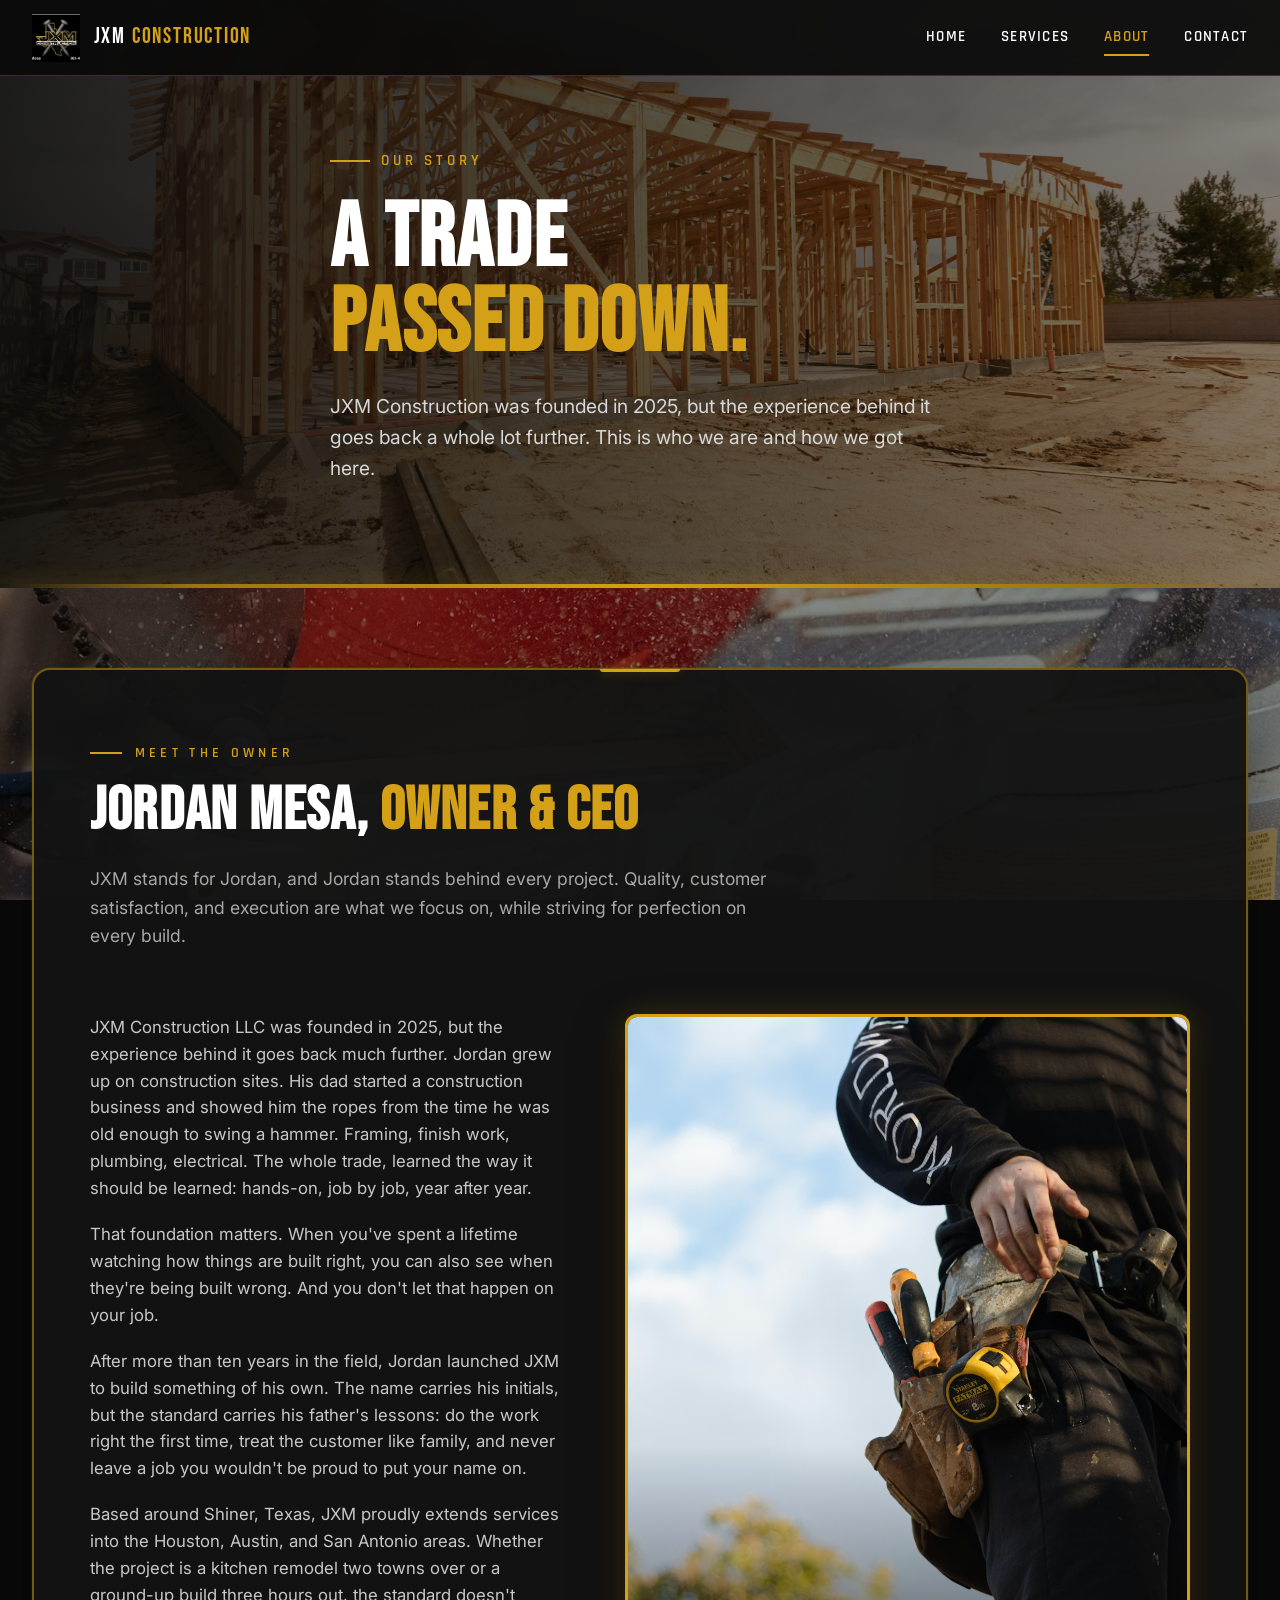
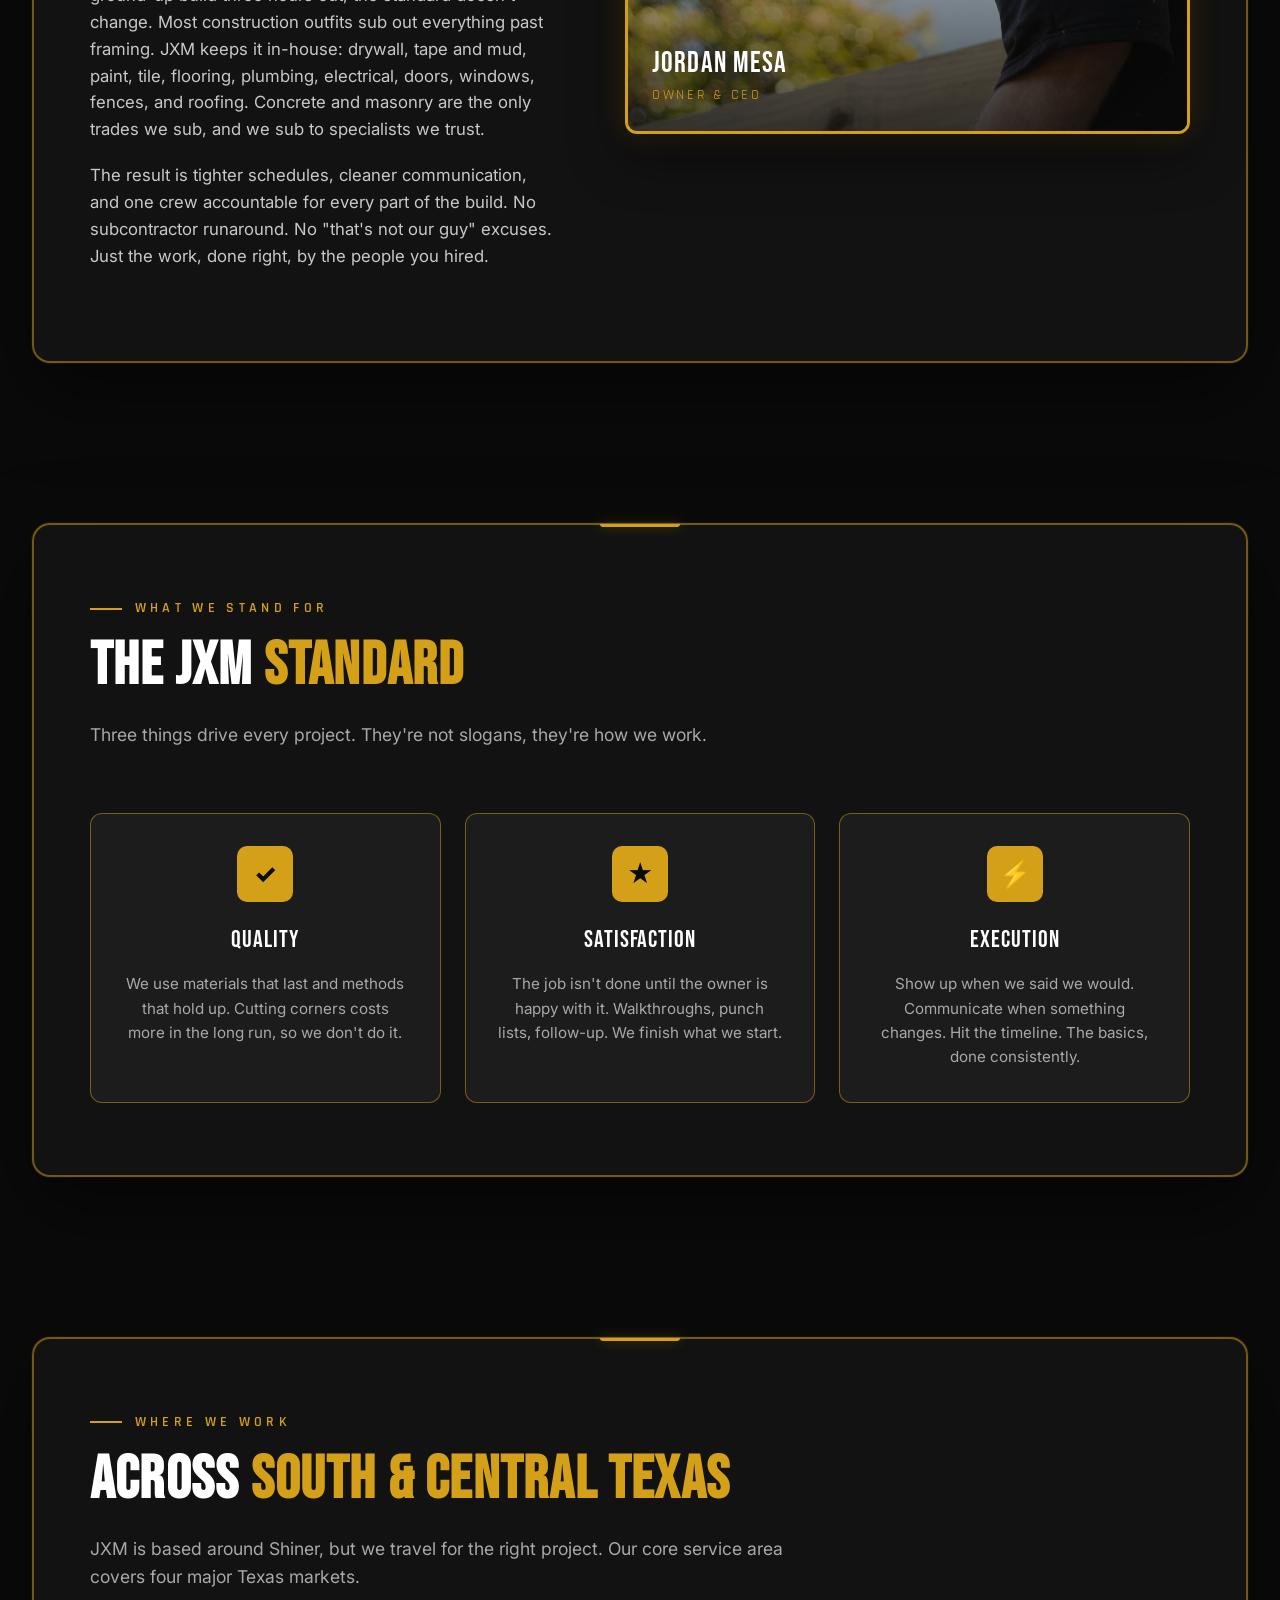
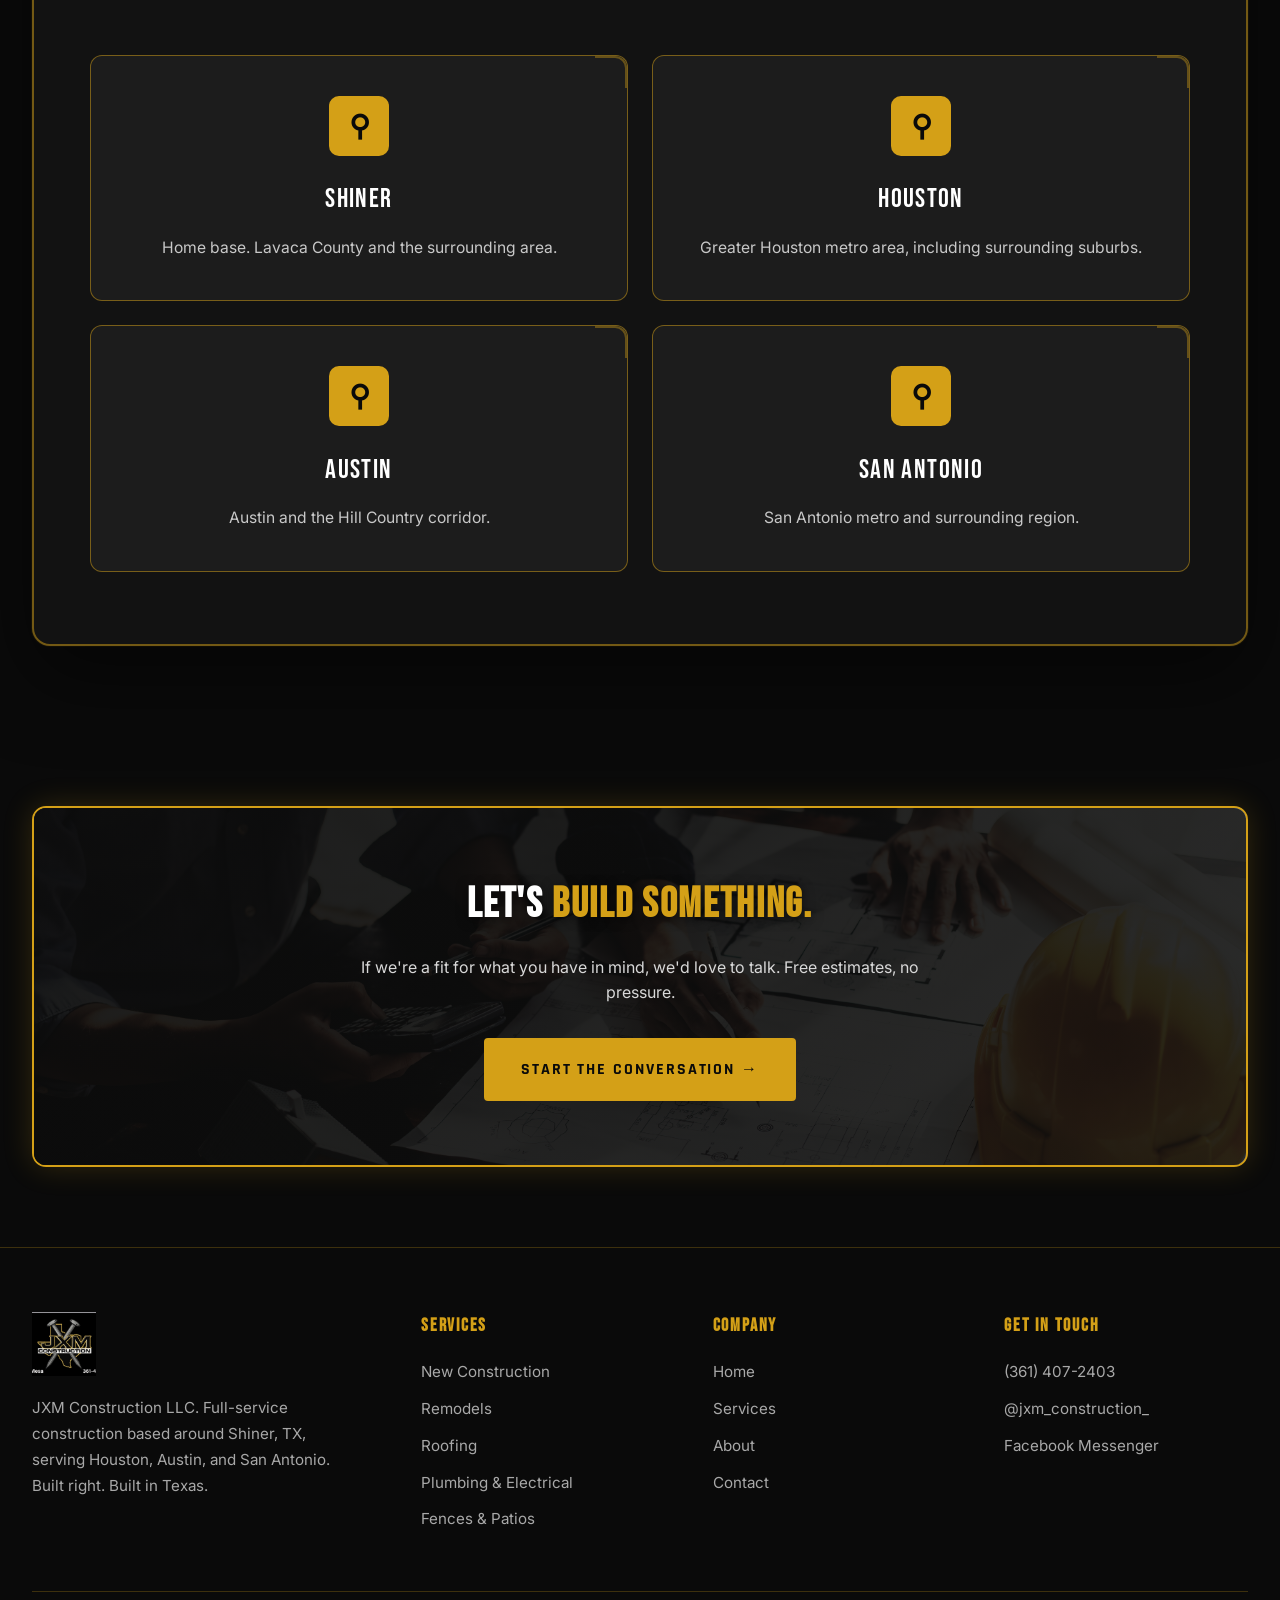
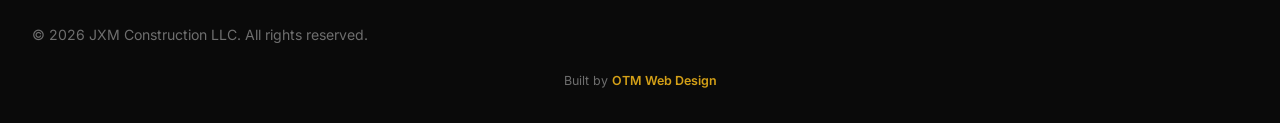
==== commit 0c15b916: "Polished the expanded version" ====
--- a/about.html
+++ b/about.html
@@ -57,7 +57,7 @@
             <p>The result is tighter schedules, cleaner communication, and one crew accountable for every part of the build. No subcontractor runaround. No "that's not our guy" excuses. Just the work, done right, by the people you hired.</p>
           </div>
         </div>
-        <div class="about-portrait">
+        <div class="about-portrait about-portrait-sticky">
           <img src="assets/jordan.jpg" alt="Jordan Mesa, owner of JXM Construction" />
           <div class="about-portrait-caption">
             <div class="about-portrait-name">Jordan Mesa</div>
@@ -145,12 +145,10 @@
 <!-- CTA STRIP -->
 <section class="panel">
   <div class="container">
-    <div class="panel-inner">
-      <div class="cta-strip">
-        <h3>Let's <span style="color: var(--gold);">Build Something.</span></h3>
-        <p>If we're a fit for what you have in mind, we'd love to talk. Free estimates, no pressure.</p>
-        <a href="contact.html" class="btn-primary">Start The Conversation →</a>
-      </div>
+    <div class="cta-strip" style="margin-top: 0;">
+      <h3>Let's <span style="color: var(--gold);">Build Something.</span></h3>
+      <p>If we're a fit for what you have in mind, we'd love to talk. Free estimates, no pressure.</p>
+      <a href="contact.html" class="btn-primary">Start The Conversation →</a>
     </div>
   </div>
 </section>
--- a/styles.css
+++ b/styles.css
@@ -441,7 +441,7 @@
   display: grid;
   grid-template-columns: 1fr 1.2fr;
   gap: 4rem;
-  align-items: start;
+  align-items: stretch;
 }
 .about-text p {
   color: #c8c8c8;
@@ -450,11 +450,19 @@
 }
 .about-portrait {
   position: relative;
-  aspect-ratio: 4/5;
+  width: 100%;
+  height: 100%;
+  min-height: 600px;
   border-radius: 12px;
   overflow: hidden;
-  border: 2px solid var(--border-strong);
-  box-shadow: 0 20px 50px rgba(0,0,0,0.5);
+  border: 3px solid var(--gold);
+  box-shadow: 0 20px 50px rgba(0,0,0,0.5), 0 0 30px rgba(212,160,23,0.25);
+}
+.about-portrait-sticky {
+  position: sticky;
+  top: 100px;
+  max-height: 720px;
+  align-self: start;
 }
 .about-portrait img {
   width: 100%;
@@ -1170,13 +1178,12 @@
   width: 100%;
 }
 .footer-credit a {
-  color: var(--gray);
-  opacity: 0.7;
-  transition: opacity 0.2s;
+  color: var(--gold);
+  font-weight: 600;
+  transition: color 0.2s;
 }
 .footer-credit a:hover {
-  opacity: 1;
-  color: var(--gold);
+  color: var(--gold-bright);
 }
 
 /* ============ RESPONSIVE ============ */
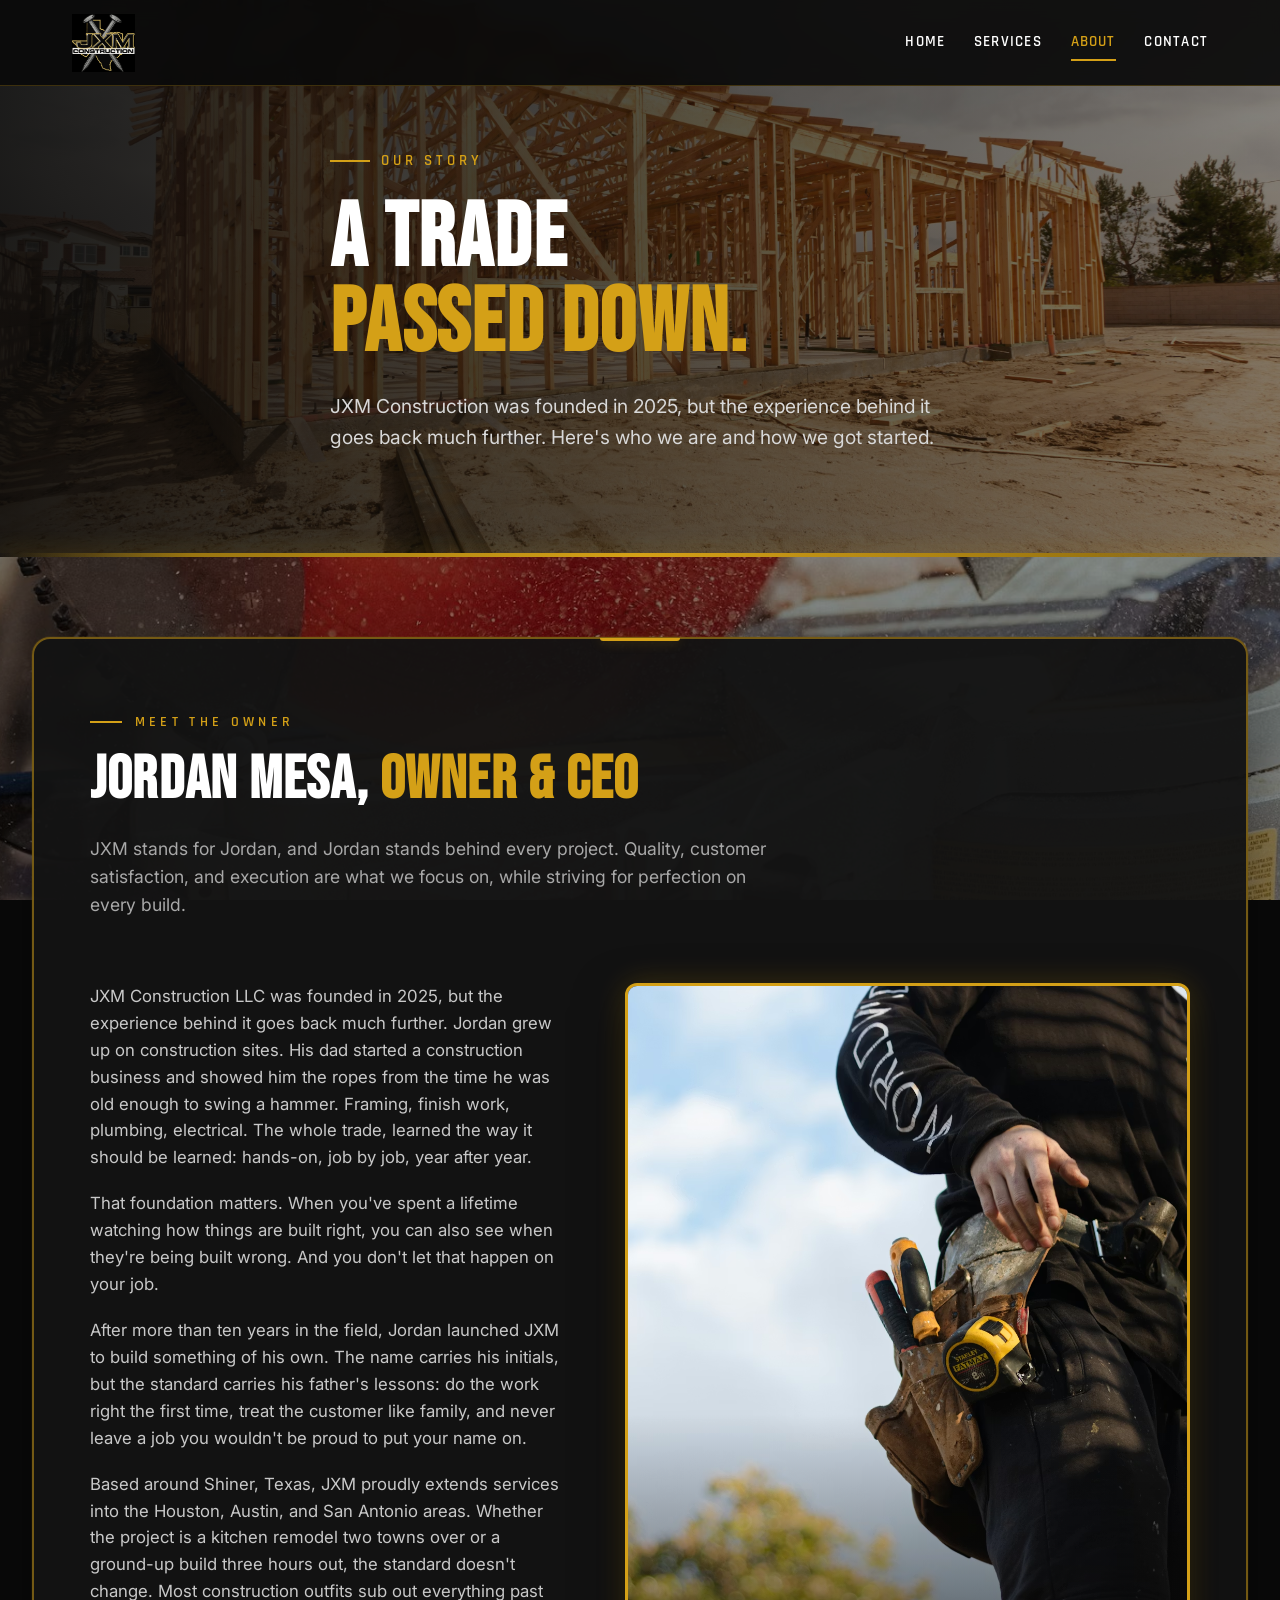
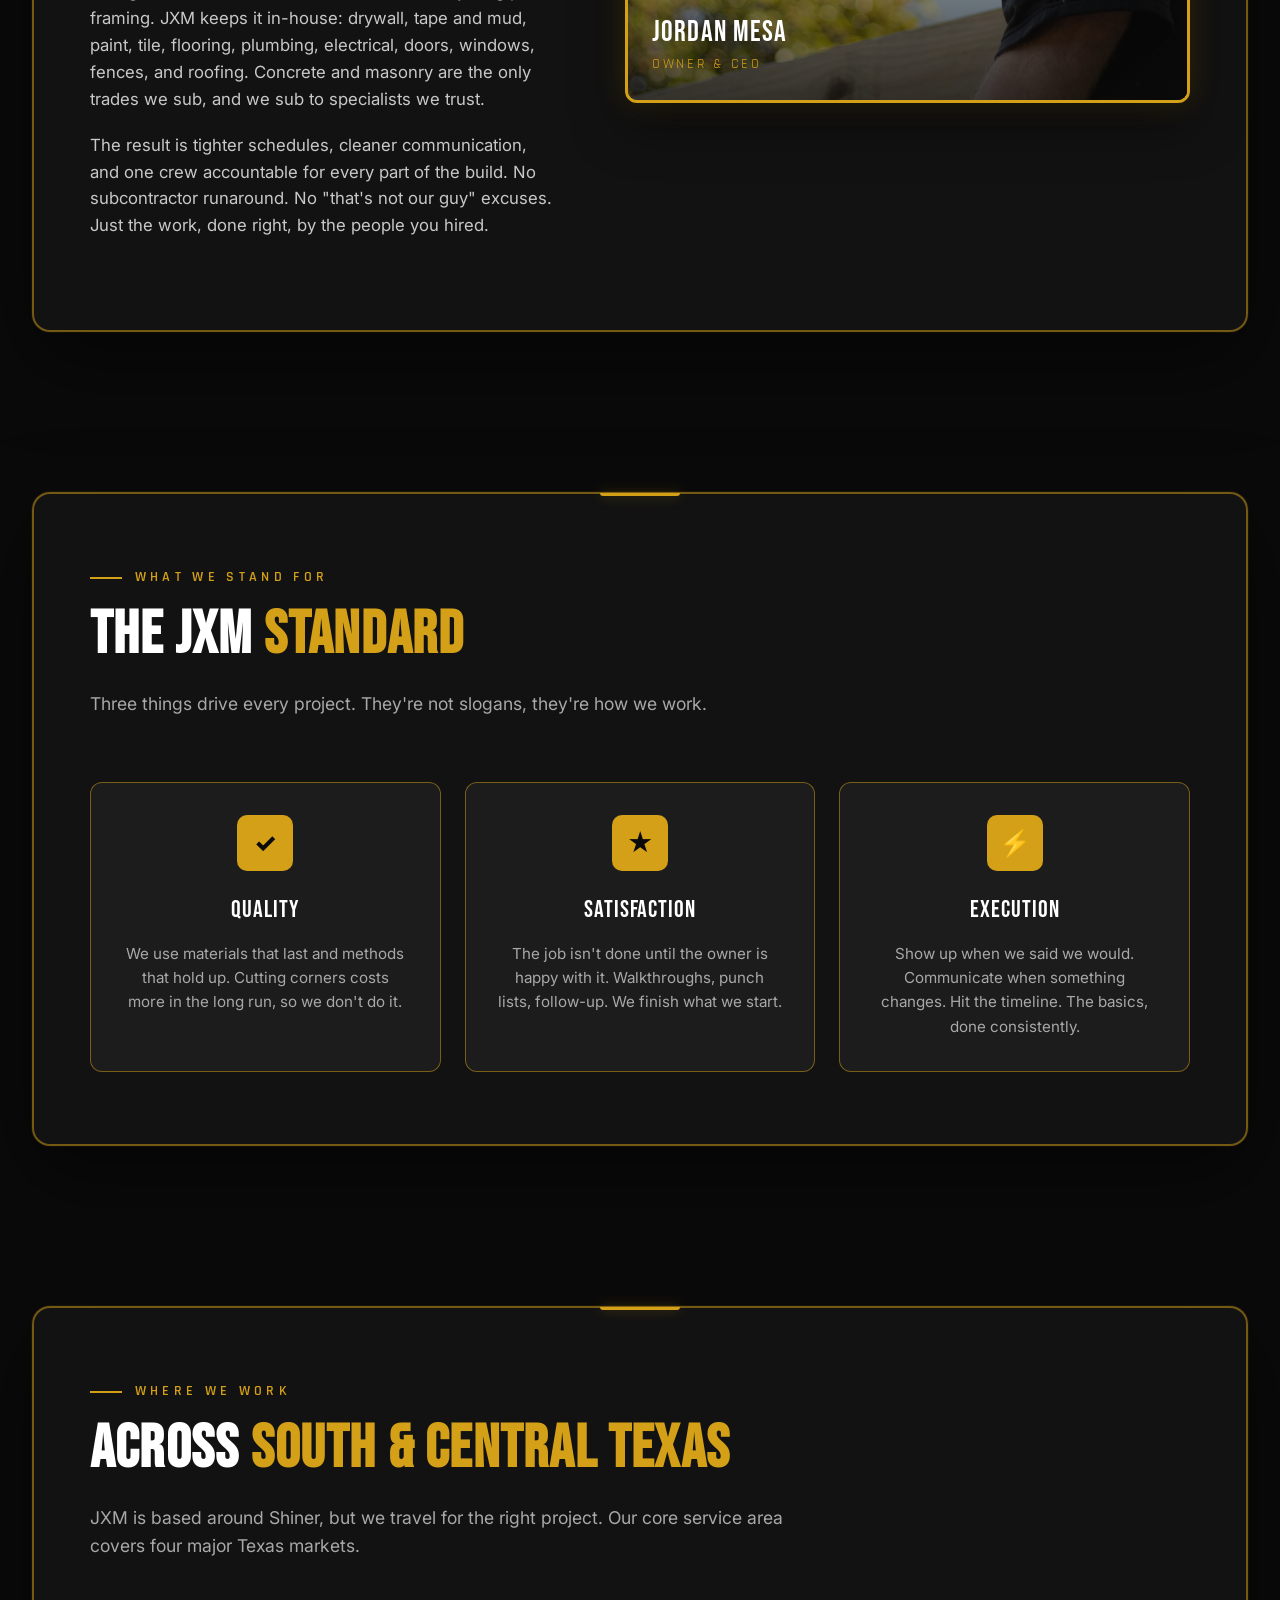
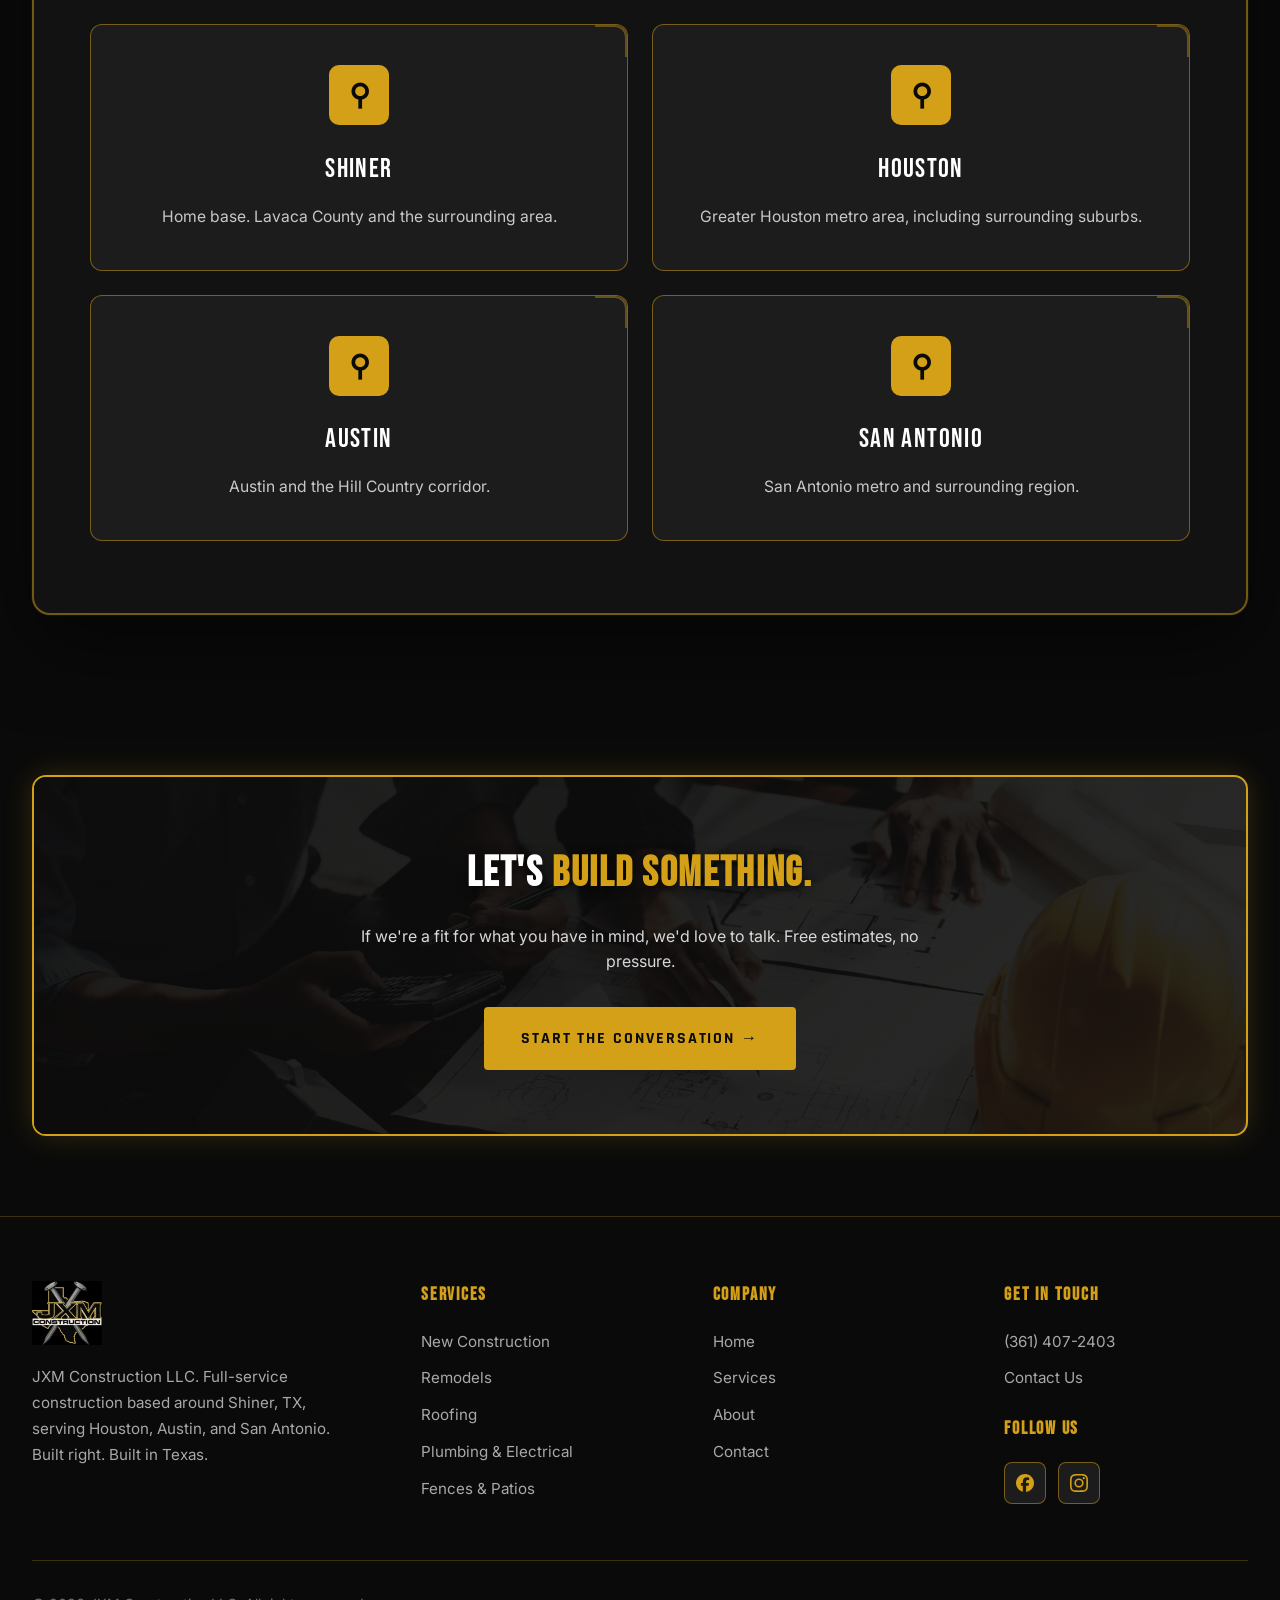
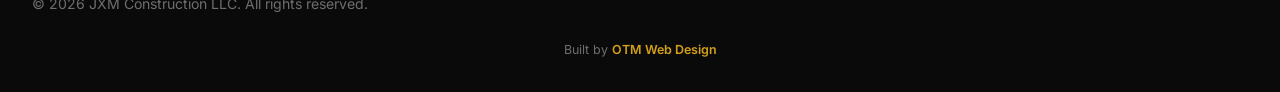
==== commit 32169d4c: "update logo, fix slider caption, add socials" ====
--- a/about.html
+++ b/about.html
@@ -17,7 +17,6 @@
   <div class="nav-inner">
     <a href="index.html" class="nav-logo">
       <img src="assets/logo.png" alt="JXM Construction LLC" />
-      <span class="nav-logo-text">JXM <span>CONSTRUCTION</span></span>
     </a>
     <div class="nav-links" id="navLinks">
       <a href="index.html" data-nav="home">Home</a>
@@ -35,7 +34,7 @@
   <div class="container hero-content">
     <div class="hero-eyebrow">Our Story</div>
     <h1>A Trade<span>Passed Down.</span></h1>
-    <p class="hero-sub">JXM Construction was founded in 2025, but the experience behind it goes back a whole lot further. This is who we are and how we got here.</p>
+    <p class="hero-sub">JXM Construction was founded in 2025, but the experience behind it goes back much further. Here's who we are and how we got started.</p>
   </div>
 </header>
 
@@ -184,9 +183,17 @@
         <h4>Get In Touch</h4>
         <ul>
           <li><a href="tel:3614072403">(361) 407-2403</a></li>
-          <li><a href="https://instagram.com/jxm_construction_" target="_blank" rel="noopener">@jxm_construction_</a></li>
-          <li><a href="https://www.facebook.com/messages/t/JXMConstructionLLC" target="_blank" rel="noopener">Facebook Messenger</a></li>
+          <li><a href="contact.html">Contact Us</a></li>
         </ul>
+        <h4 style="margin-top: 1.5rem;">Follow Us</h4>
+        <div class="footer-social">
+          <a href="https://www.facebook.com/profile.php?id=61584589681228" target="_blank" rel="noopener" aria-label="Facebook">
+            <svg viewBox="0 0 24 24" xmlns="http://www.w3.org/2000/svg"><path d="M9.101 23.691v-7.98H6.627v-3.667h2.474v-1.58c0-4.085 1.848-5.978 5.858-5.978.401 0 .955.042 1.468.103a8.68 8.68 0 0 1 1.141.195v3.325a8.623 8.623 0 0 0-.653-.036 26.805 26.805 0 0 0-.733-.009c-.707 0-1.259.096-1.675.309a1.686 1.686 0 0 0-.679.622c-.258.42-.374.995-.374 1.752v1.297h3.919l-.386 2.103-.287 1.564h-3.246v8.245C19.396 23.238 24 18.179 24 12.044c0-6.627-5.373-12-12-12s-12 5.373-12 12c0 5.628 3.874 10.35 9.101 11.647Z"/></svg>
+          </a>
+          <a href="https://www.instagram.com/jxm_construction_" target="_blank" rel="noopener" aria-label="Instagram">
+            <svg viewBox="0 0 24 24" xmlns="http://www.w3.org/2000/svg"><path d="M12 2.163c3.204 0 3.584.012 4.85.07 3.252.148 4.771 1.691 4.919 4.919.058 1.265.069 1.645.069 4.849 0 3.205-.012 3.584-.069 4.849-.149 3.225-1.664 4.771-4.919 4.919-1.266.058-1.644.07-4.85.07-3.204 0-3.584-.012-4.849-.07-3.26-.149-4.771-1.699-4.919-4.92-.058-1.265-.07-1.644-.07-4.849 0-3.204.013-3.583.07-4.849.149-3.227 1.664-4.771 4.919-4.919 1.266-.057 1.645-.069 4.849-.069zM12 0C8.741 0 8.333.014 7.053.072 2.695.272.273 2.69.073 7.052.014 8.333 0 8.741 0 12c0 3.259.014 3.668.072 4.948.2 4.358 2.618 6.78 6.98 6.98C8.333 23.986 8.741 24 12 24c3.259 0 3.668-.014 4.948-.072 4.354-.2 6.782-2.618 6.979-6.98.059-1.28.073-1.689.073-4.948 0-3.259-.014-3.667-.072-4.947-.196-4.354-2.617-6.78-6.979-6.98C15.668.014 15.259 0 12 0zm0 5.838a6.162 6.162 0 1 0 0 12.324 6.162 6.162 0 0 0 0-12.324zM12 16a4 4 0 1 1 0-8 4 4 0 0 1 0 8zm6.406-11.845a1.44 1.44 0 1 0 0 2.881 1.44 1.44 0 0 0 0-2.881z"/></svg>
+          </a>
+        </div>
       </div>
     </div>
     <div class="footer-bottom">
--- a/styles.css
+++ b/styles.css
@@ -72,8 +72,9 @@
   align-items: center;
   justify-content: space-between;
   padding: 0.85rem 2rem;
-  max-width: 1400px;
+  max-width: 1200px;
   margin: 0 auto;
+  gap: 2rem;
 }
 .nav-logo {
   display: flex;
@@ -81,22 +82,16 @@
   gap: 0.85rem;
 }
 .nav-logo img {
-  height: 48px;
+  height: 58px;
   width: auto;
-}
-.nav-logo-text {
-  font-family: var(--display);
-  font-size: 1.4rem;
-  letter-spacing: 0.08em;
-  color: var(--white);
-  line-height: 1;
-}
-.nav-logo-text span {
-  color: var(--gold);
+  transition: transform 0.2s ease;
+}
+.nav-logo:hover img {
+  transform: scale(1.04);
 }
 .nav-links {
   display: flex;
-  gap: 2.2rem;
+  gap: 1.8rem;
   align-items: center;
   font-family: var(--industrial);
   font-weight: 600;
@@ -1170,6 +1165,37 @@
   font-size: 0.88rem;
 }
 .footer-bottom a { color: var(--gold); }
+
+/* Footer social icon buttons */
+.footer-social {
+  display: flex;
+  gap: 0.7rem;
+  margin-top: 0.3rem;
+}
+.footer-social a {
+  width: 42px;
+  height: 42px;
+  display: flex;
+  align-items: center;
+  justify-content: center;
+  background: var(--dark-2);
+  border: 1px solid var(--border-strong);
+  border-radius: 8px;
+  color: var(--gold);
+  transition: all 0.25s ease;
+}
+.footer-social a:hover {
+  background: var(--gold);
+  color: var(--black);
+  border-color: var(--gold);
+  transform: translateY(-2px);
+  box-shadow: 0 6px 16px rgba(212,160,23,0.3);
+}
+.footer-social svg {
+  width: 18px;
+  height: 18px;
+  fill: currentColor;
+}
 .footer-credit {
   text-align: center;
   margin-top: 0.5rem;
@@ -1188,6 +1214,20 @@
 
 /* ============ RESPONSIVE ============ */
 @media (max-width: 968px) {
+  .nav-inner {
+    display: grid;
+    grid-template-columns: 1fr auto 1fr;
+    align-items: center;
+  }
+  .nav-logo {
+    grid-column: 2;
+    justify-self: center;
+  }
+  .menu-toggle {
+    grid-column: 3;
+    justify-self: end;
+    display: block;
+  }
   .nav-links {
     display: none;
     position: absolute;
@@ -1197,9 +1237,10 @@
     padding: 1.5rem 2rem;
     gap: 1.2rem;
     border-bottom: 1px solid var(--border);
+    grid-column: 1 / -1;
   }
   .nav-links.open { display: flex; }
-  .menu-toggle { display: block; }
+  .nav-logo img { height: 50px; }
   .about-grid {
     grid-template-columns: 1fr;
     gap: 3rem;
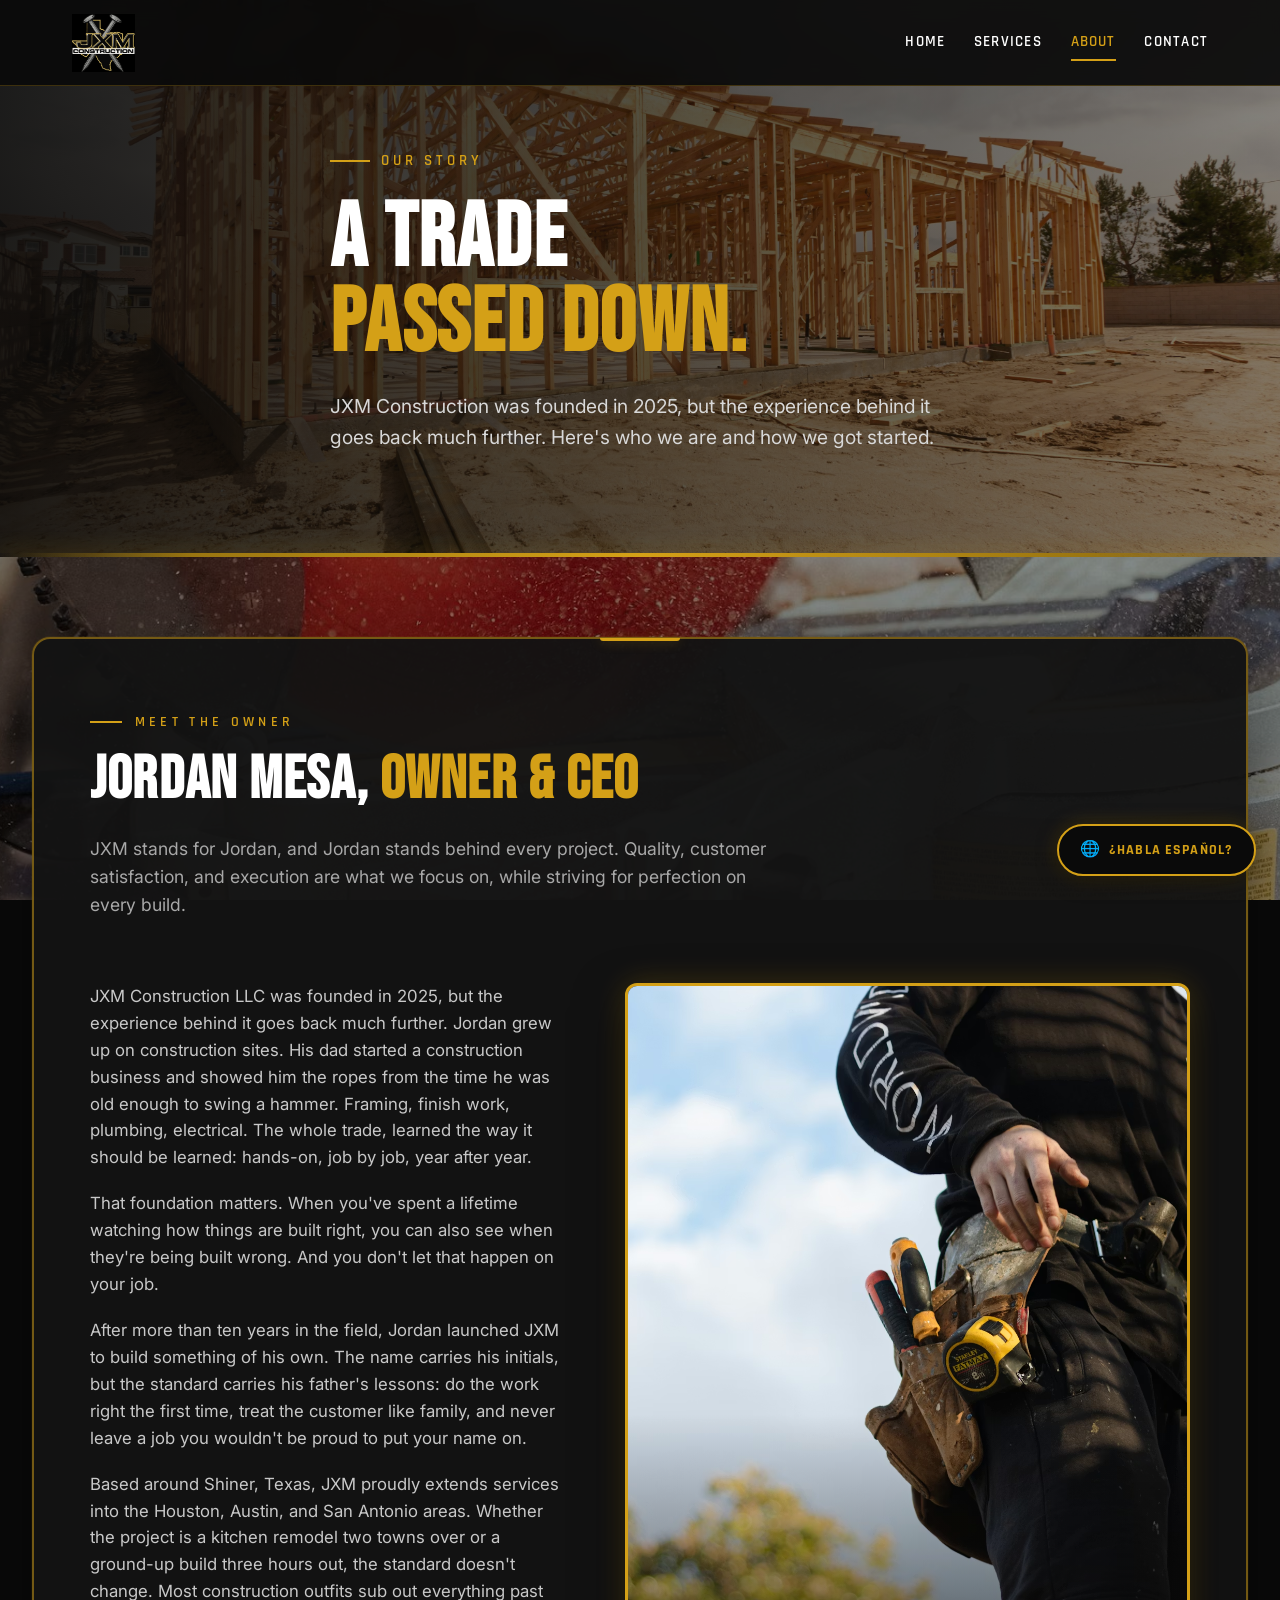
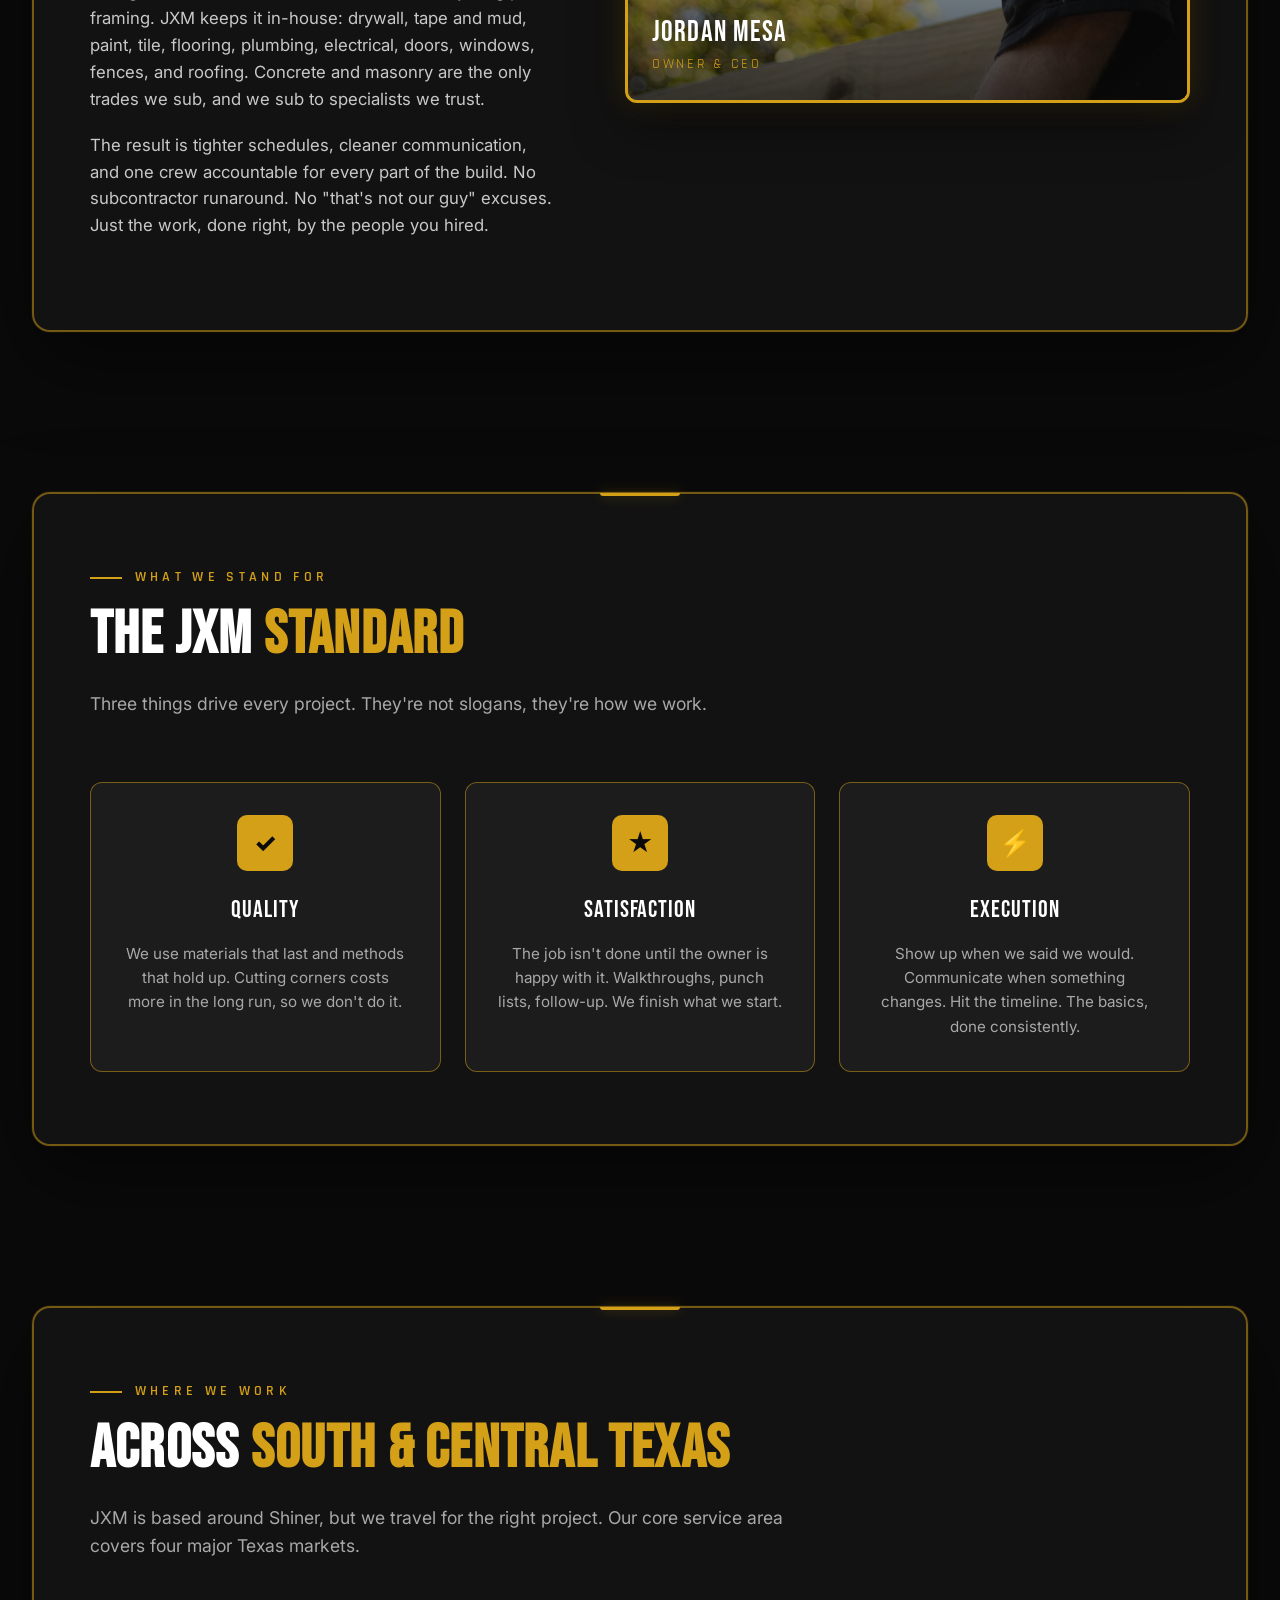
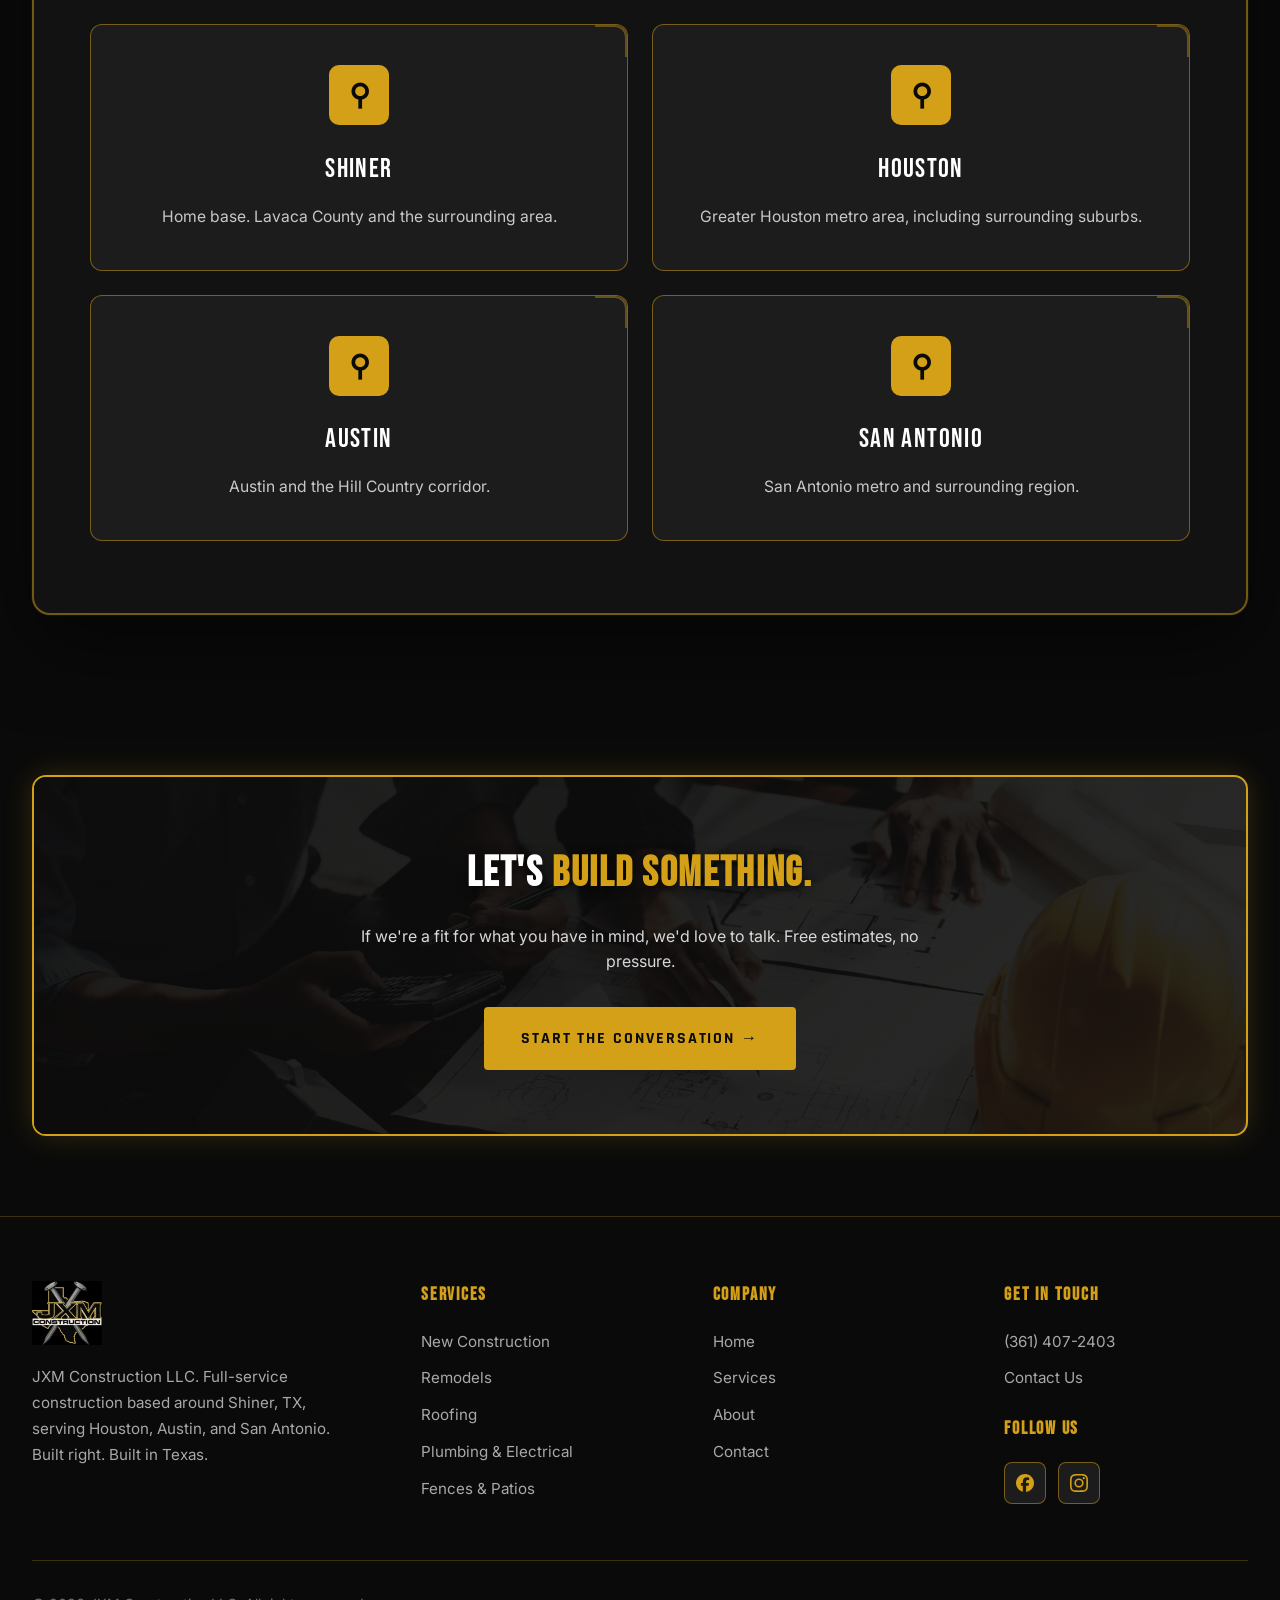
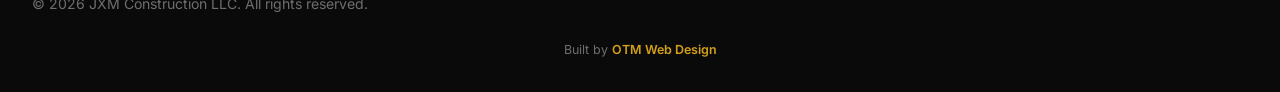
==== commit 01094e26: "added spanish button" ====
--- a/about.html
+++ b/about.html
@@ -19,10 +19,10 @@
       <img src="assets/logo.png" alt="JXM Construction LLC" />
     </a>
     <div class="nav-links" id="navLinks">
-      <a href="index.html" data-nav="home">Home</a>
-      <a href="services.html" data-nav="services">Services</a>
-      <a href="about.html" data-nav="about">About</a>
-      <a href="contact.html" data-nav="contact">Contact</a>
+      <a href="index.html" data-nav="home" data-en="Home" data-es="Inicio">Home</a>
+      <a href="services.html" data-nav="services" data-en="Services" data-es="Servicios">Services</a>
+      <a href="about.html" data-nav="about" data-en="About" data-es="Nosotros">About</a>
+      <a href="contact.html" data-nav="contact" data-en="Contact" data-es="Contacto">Contact</a>
     </div>
     <button class="menu-toggle" id="menuToggle">☰</button>
   </div>
@@ -32,9 +32,9 @@
 <header class="hero hero-short hero-about">
   <div class="hero-bg"></div>
   <div class="container hero-content">
-    <div class="hero-eyebrow">Our Story</div>
-    <h1>A Trade<span>Passed Down.</span></h1>
-    <p class="hero-sub">JXM Construction was founded in 2025, but the experience behind it goes back much further. Here's who we are and how we got started.</p>
+    <div class="hero-eyebrow" data-en="Our Story" data-es="Nuestra Historia">Our Story</div>
+    <h1 data-en="A Trade<span>Passed Down.</span>" data-es="Un Oficio<span>Heredado.</span>">A Trade<span>Passed Down.</span></h1>
+    <p class="hero-sub" data-en="JXM Construction was founded in 2025, but the experience behind it goes back much further. Here's who we are and how we got started." data-es="JXM Construction fue fundada en 2025, pero la experiencia detrás de ella se remonta mucho más atrás. Aquí está quiénes somos y cómo empezamos.">JXM Construction was founded in 2025, but the experience behind it goes back much further. Here's who we are and how we got started.</p>
   </div>
 </header>
 
@@ -42,25 +42,25 @@
 <section class="panel">
   <div class="container">
     <div class="panel-inner">
-      <div class="section-eyebrow">Meet The Owner</div>
-      <h2>Jordan Mesa, <span>Owner &amp; CEO</span></h2>
-      <p class="section-lead">JXM stands for Jordan, and Jordan stands behind every project. Quality, customer satisfaction, and execution are what we focus on, while striving for perfection on every build.</p>
+      <div class="section-eyebrow" data-en="Meet The Owner" data-es="Conozca Al Propietario">Meet The Owner</div>
+      <h2 data-en="Jordan Mesa, <span>Owner &amp; CEO</span>" data-es="Jordan Mesa, <span>Propietario y Director</span>">Jordan Mesa, <span>Owner &amp; CEO</span></h2>
+      <p class="section-lead" data-en="JXM stands for Jordan, and Jordan stands behind every project. Quality, customer satisfaction, and execution are what we focus on, while striving for perfection on every build." data-es="JXM significa Jordan, y Jordan respalda cada proyecto. Calidad, satisfacción del cliente y ejecución son en lo que nos enfocamos, mientras buscamos la perfección en cada construcción.">JXM stands for Jordan, and Jordan stands behind every project. Quality, customer satisfaction, and execution are what we focus on, while striving for perfection on every build.</p>
 
       <div class="about-grid" style="margin-top: 3rem;">
         <div class="about-text">
           <div class="story-text-block">
-            <p>JXM Construction LLC was founded in 2025, but the experience behind it goes back much further. Jordan grew up on construction sites. His dad started a construction business and showed him the ropes from the time he was old enough to swing a hammer. Framing, finish work, plumbing, electrical. The whole trade, learned the way it should be learned: hands-on, job by job, year after year.</p>
-            <p>That foundation matters. When you've spent a lifetime watching how things are built right, you can also see when they're being built wrong. And you don't let that happen on your job.</p>
-            <p>After more than ten years in the field, Jordan launched JXM to build something of his own. The name carries his initials, but the standard carries his father's lessons: do the work right the first time, treat the customer like family, and never leave a job you wouldn't be proud to put your name on.</p>
-            <p>Based around Shiner, Texas, JXM proudly extends services into the Houston, Austin, and San Antonio areas. Whether the project is a kitchen remodel two towns over or a ground-up build three hours out, the standard doesn't change. Most construction outfits sub out everything past framing. JXM keeps it in-house: drywall, tape and mud, paint, tile, flooring, plumbing, electrical, doors, windows, fences, and roofing. Concrete and masonry are the only trades we sub, and we sub to specialists we trust.</p>
-            <p>The result is tighter schedules, cleaner communication, and one crew accountable for every part of the build. No subcontractor runaround. No "that's not our guy" excuses. Just the work, done right, by the people you hired.</p>
+            <p data-en="JXM Construction LLC was founded in 2025, but the experience behind it goes back much further. Jordan grew up on construction sites. His dad started a construction business and showed him the ropes from the time he was old enough to swing a hammer. Framing, finish work, plumbing, electrical. The whole trade, learned the way it should be learned: hands-on, job by job, year after year." data-es="JXM Construction LLC fue fundada en 2025, pero la experiencia detrás de ella se remonta mucho más atrás. Jordan creció en obras de construcción. Su papá empezó un negocio de construcción y le enseñó los detalles desde que tenía la edad suficiente para usar un martillo. Enmarcado, acabados, plomería, electricidad. Todo el oficio, aprendido de la manera correcta: con las manos, trabajo por trabajo, año tras año.">JXM Construction LLC was founded in 2025, but the experience behind it goes back much further. Jordan grew up on construction sites. His dad started a construction business and showed him the ropes from the time he was old enough to swing a hammer. Framing, finish work, plumbing, electrical. The whole trade, learned the way it should be learned: hands-on, job by job, year after year.</p>
+            <p data-en="That foundation matters. When you've spent a lifetime watching how things are built right, you can also see when they're being built wrong. And you don't let that happen on your job." data-es="Esa base importa. Cuando has pasado toda una vida viendo cómo se construyen las cosas bien, también puedes ver cuando se están construyendo mal. Y no permites que eso pase en tu obra.">That foundation matters. When you've spent a lifetime watching how things are built right, you can also see when they're being built wrong. And you don't let that happen on your job.</p>
+            <p data-en="After more than ten years in the field, Jordan launched JXM to build something of his own. The name carries his initials, but the standard carries his father's lessons: do the work right the first time, treat the customer like family, and never leave a job you wouldn't be proud to put your name on." data-es="Después de más de diez años en el campo, Jordan lanzó JXM para construir algo propio. El nombre lleva sus iniciales, pero el estándar lleva las lecciones de su padre: hacer el trabajo bien a la primera, tratar al cliente como familia, y nunca dejar un trabajo del que no te enorgullecería poner tu nombre.">After more than ten years in the field, Jordan launched JXM to build something of his own. The name carries his initials, but the standard carries his father's lessons: do the work right the first time, treat the customer like family, and never leave a job you wouldn't be proud to put your name on.</p>
+            <p data-en="Based around Shiner, Texas, JXM proudly extends services into the Houston, Austin, and San Antonio areas. Whether the project is a kitchen remodel two towns over or a ground-up build three hours out, the standard doesn't change. Most construction outfits sub out everything past framing. JXM keeps it in-house: drywall, tape and mud, paint, tile, flooring, plumbing, electrical, doors, windows, fences, and roofing. Concrete and masonry are the only trades we sub, and we sub to specialists we trust." data-es="Con base en Shiner, Texas, JXM extiende con orgullo sus servicios a las áreas de Houston, Austin y San Antonio. Ya sea que el proyecto sea una remodelación de cocina a dos pueblos de distancia o una construcción desde cero a tres horas, el estándar no cambia. La mayoría de las empresas de construcción subcontratan todo después del enmarcado. JXM lo mantiene internamente: tablaroca, cinta y compuesto, pintura, azulejo, pisos, plomería, electricidad, puertas, ventanas, cercas y techos. Concreto y mampostería son los únicos oficios que subcontratamos, y subcontratamos a especialistas en los que confiamos.">Based around Shiner, Texas, JXM proudly extends services into the Houston, Austin, and San Antonio areas. Whether the project is a kitchen remodel two towns over or a ground-up build three hours out, the standard doesn't change. Most construction outfits sub out everything past framing. JXM keeps it in-house: drywall, tape and mud, paint, tile, flooring, plumbing, electrical, doors, windows, fences, and roofing. Concrete and masonry are the only trades we sub, and we sub to specialists we trust.</p>
+            <p data-en="The result is tighter schedules, cleaner communication, and one crew accountable for every part of the build. No subcontractor runaround. No &quot;that's not our guy&quot; excuses. Just the work, done right, by the people you hired." data-es="El resultado son tiempos más ajustados, comunicación más clara, y un solo equipo responsable de cada parte de la construcción. Sin vueltas de subcontratistas. Sin excusas de &quot;ese no es nuestro hombre&quot;. Solo el trabajo, hecho bien, por la gente que contrató.">The result is tighter schedules, cleaner communication, and one crew accountable for every part of the build. No subcontractor runaround. No "that's not our guy" excuses. Just the work, done right, by the people you hired.</p>
           </div>
         </div>
         <div class="about-portrait about-portrait-sticky">
           <img src="assets/jordan.jpg" alt="Jordan Mesa, owner of JXM Construction" />
           <div class="about-portrait-caption">
             <div class="about-portrait-name">Jordan Mesa</div>
-            <div class="about-portrait-title">Owner &amp; CEO</div>
+            <div class="about-portrait-title" data-en="Owner &amp; CEO" data-es="Propietario y Director">Owner &amp; CEO</div>
           </div>
         </div>
       </div>
@@ -73,28 +73,28 @@
 <section class="panel">
   <div class="container">
     <div class="panel-inner">
-      <div class="section-eyebrow">What We Stand For</div>
-      <h2>The JXM <span>Standard</span></h2>
-      <p class="section-lead">Three things drive every project. They're not slogans, they're how we work.</p>
+      <div class="section-eyebrow" data-en="What We Stand For" data-es="Lo Que Representamos">What We Stand For</div>
+      <h2 data-en="The JXM <span>Standard</span>" data-es="El Estándar <span>JXM</span>">The JXM <span>Standard</span></h2>
+      <p class="section-lead" data-en="Three things drive every project. They're not slogans, they're how we work." data-es="Tres cosas impulsan cada proyecto. No son lemas, así es como trabajamos.">Three things drive every project. They're not slogans, they're how we work.</p>
 
       <div class="values-grid">
 
         <div class="value-card">
           <div class="value-icon">✓</div>
-          <div class="value-name">Quality</div>
-          <p class="value-desc">We use materials that last and methods that hold up. Cutting corners costs more in the long run, so we don't do it.</p>
+          <div class="value-name" data-en="Quality" data-es="Calidad">Quality</div>
+          <p class="value-desc" data-en="We use materials that last and methods that hold up. Cutting corners costs more in the long run, so we don't do it." data-es="Usamos materiales que duran y métodos que aguantan. Tomar atajos cuesta más a largo plazo, así que no lo hacemos.">We use materials that last and methods that hold up. Cutting corners costs more in the long run, so we don't do it.</p>
         </div>
 
         <div class="value-card">
           <div class="value-icon">★</div>
-          <div class="value-name">Satisfaction</div>
-          <p class="value-desc">The job isn't done until the owner is happy with it. Walkthroughs, punch lists, follow-up. We finish what we start.</p>
+          <div class="value-name" data-en="Satisfaction" data-es="Satisfacción">Satisfaction</div>
+          <p class="value-desc" data-en="The job isn't done until the owner is happy with it. Walkthroughs, punch lists, follow-up. We finish what we start." data-es="El trabajo no está terminado hasta que el dueño esté contento con él. Recorridos, listas de detalles, seguimiento. Terminamos lo que empezamos.">The job isn't done until the owner is happy with it. Walkthroughs, punch lists, follow-up. We finish what we start.</p>
         </div>
 
         <div class="value-card">
           <div class="value-icon">⚡</div>
-          <div class="value-name">Execution</div>
-          <p class="value-desc">Show up when we said we would. Communicate when something changes. Hit the timeline. The basics, done consistently.</p>
+          <div class="value-name" data-en="Execution" data-es="Ejecución">Execution</div>
+          <p class="value-desc" data-en="Show up when we said we would. Communicate when something changes. Hit the timeline. The basics, done consistently." data-es="Llegar cuando dijimos que llegaríamos. Comunicar cuando algo cambia. Cumplir con el cronograma. Lo básico, hecho con consistencia.">Show up when we said we would. Communicate when something changes. Hit the timeline. The basics, done consistently.</p>
         </div>
 
       </div>
@@ -106,34 +106,34 @@
 <section class="panel">
   <div class="container">
     <div class="panel-inner">
-      <div class="section-eyebrow">Where We Work</div>
-      <h2>Across <span>South &amp; Central Texas</span></h2>
-      <p class="section-lead">JXM is based around Shiner, but we travel for the right project. Our core service area covers four major Texas markets.</p>
+      <div class="section-eyebrow" data-en="Where We Work" data-es="Dónde Trabajamos">Where We Work</div>
+      <h2 data-en="Across <span>South &amp; Central Texas</span>" data-es="A Través <span>Del Sur y Centro De Texas</span>">Across <span>South &amp; Central Texas</span></h2>
+      <p class="section-lead" data-en="JXM is based around Shiner, but we travel for the right project. Our core service area covers four major Texas markets." data-es="JXM tiene su base alrededor de Shiner, pero viajamos por el proyecto correcto. Nuestra área principal de servicio cubre cuatro mercados importantes de Texas.">JXM is based around Shiner, but we travel for the right project. Our core service area covers four major Texas markets.</p>
 
       <div class="services-grid" style="margin-top: 2rem;">
 
         <div class="service-card" style="text-align: center;">
           <div class="service-icon-wrap" style="margin: 0 auto 1.4rem;">⚲</div>
           <div class="service-name">Shiner</div>
-          <p class="service-desc" style="margin-bottom: 0;">Home base. Lavaca County and the surrounding area.</p>
+          <p class="service-desc" style="margin-bottom: 0;" data-en="Home base. Lavaca County and the surrounding area." data-es="Base principal. El condado de Lavaca y el área circundante.">Home base. Lavaca County and the surrounding area.</p>
         </div>
 
         <div class="service-card" style="text-align: center;">
           <div class="service-icon-wrap" style="margin: 0 auto 1.4rem;">⚲</div>
           <div class="service-name">Houston</div>
-          <p class="service-desc" style="margin-bottom: 0;">Greater Houston metro area, including surrounding suburbs.</p>
+          <p class="service-desc" style="margin-bottom: 0;" data-en="Greater Houston metro area, including surrounding suburbs." data-es="Área metropolitana de Houston, incluyendo los suburbios circundantes.">Greater Houston metro area, including surrounding suburbs.</p>
         </div>
 
         <div class="service-card" style="text-align: center;">
           <div class="service-icon-wrap" style="margin: 0 auto 1.4rem;">⚲</div>
           <div class="service-name">Austin</div>
-          <p class="service-desc" style="margin-bottom: 0;">Austin and the Hill Country corridor.</p>
-        </div>
-
-        <div class="service-card" style="text-align: center;">
-          <div class="service-icon-wrap" style="margin: 0 auto 1.4rem;">⚲</div>
-          <div class="service-name">San Antonio</div>
-          <p class="service-desc" style="margin-bottom: 0;">San Antonio metro and surrounding region.</p>
+          <p class="service-desc" style="margin-bottom: 0;" data-en="Austin and the Hill Country corridor." data-es="Austin y el corredor de Hill Country.">Austin and the Hill Country corridor.</p>
+        </div>
+
+        <div class="service-card" style="text-align: center;">
+          <div class="service-icon-wrap" style="margin: 0 auto 1.4rem;">⚲</div>
+          <div class="service-name" data-en="San Antonio" data-es="San Antonio">San Antonio</div>
+          <p class="service-desc" style="margin-bottom: 0;" data-en="San Antonio metro and surrounding region." data-es="Metro de San Antonio y la región circundante.">San Antonio metro and surrounding region.</p>
         </div>
 
       </div>
@@ -145,9 +145,9 @@
 <section class="panel">
   <div class="container">
     <div class="cta-strip" style="margin-top: 0;">
-      <h3>Let's <span style="color: var(--gold);">Build Something.</span></h3>
-      <p>If we're a fit for what you have in mind, we'd love to talk. Free estimates, no pressure.</p>
-      <a href="contact.html" class="btn-primary">Start The Conversation →</a>
+      <h3 data-en="Let's <span style=&quot;color: var(--gold);&quot;>Build Something.</span>" data-es="Construyamos <span style=&quot;color: var(--gold);&quot;>Algo Juntos.</span>">Let's <span style="color: var(--gold);">Build Something.</span></h3>
+      <p data-en="If we're a fit for what you have in mind, we'd love to talk. Free estimates, no pressure." data-es="Si somos lo que busca para su proyecto, nos encantaría hablar. Estimados gratuitos, sin presión.">If we're a fit for what you have in mind, we'd love to talk. Free estimates, no pressure.</p>
+      <a href="contact.html" class="btn-primary" data-en="Start The Conversation →" data-es="Empiece La Conversación →">Start The Conversation →</a>
     </div>
   </div>
 </section>
@@ -158,34 +158,34 @@
     <div class="footer-grid">
       <div class="footer-brand">
         <img src="assets/logo.png" alt="JXM Construction LLC" />
-        <p>JXM Construction LLC. Full-service construction based around Shiner, TX, serving Houston, Austin, and San Antonio. Built right. Built in Texas.</p>
+        <p data-en="JXM Construction LLC. Full-service construction based around Shiner, TX, serving Houston, Austin, and San Antonio. Built right. Built in Texas." data-es="JXM Construction LLC. Construcción de servicio completo con base en Shiner, TX, sirviendo a Houston, Austin, y San Antonio. Bien construido. Hecho en Texas.">JXM Construction LLC. Full-service construction based around Shiner, TX, serving Houston, Austin, and San Antonio. Built right. Built in Texas.</p>
       </div>
       <div class="footer-col">
-        <h4>Services</h4>
+        <h4 data-en="Services" data-es="Servicios">Services</h4>
         <ul>
-          <li><a href="services.html">New Construction</a></li>
-          <li><a href="services.html">Remodels</a></li>
-          <li><a href="services.html">Roofing</a></li>
-          <li><a href="services.html">Plumbing &amp; Electrical</a></li>
-          <li><a href="services.html">Fences &amp; Patios</a></li>
+          <li><a href="services.html" data-en="New Construction" data-es="Construcción Nueva">New Construction</a></li>
+          <li><a href="services.html" data-en="Remodels" data-es="Remodelaciones">Remodels</a></li>
+          <li><a href="services.html" data-en="Roofing" data-es="Techos">Roofing</a></li>
+          <li><a href="services.html" data-en="Plumbing &amp; Electrical" data-es="Plomería y Electricidad">Plumbing &amp; Electrical</a></li>
+          <li><a href="services.html" data-en="Fences &amp; Patios" data-es="Cercas y Patios">Fences &amp; Patios</a></li>
         </ul>
       </div>
       <div class="footer-col">
-        <h4>Company</h4>
+        <h4 data-en="Company" data-es="Compañía">Company</h4>
         <ul>
-          <li><a href="index.html">Home</a></li>
-          <li><a href="services.html">Services</a></li>
-          <li><a href="about.html">About</a></li>
-          <li><a href="contact.html">Contact</a></li>
+          <li><a href="index.html" data-en="Home" data-es="Inicio">Home</a></li>
+          <li><a href="services.html" data-en="Services" data-es="Servicios">Services</a></li>
+          <li><a href="about.html" data-en="About" data-es="Nosotros">About</a></li>
+          <li><a href="contact.html" data-en="Contact" data-es="Contacto">Contact</a></li>
         </ul>
       </div>
       <div class="footer-col">
-        <h4>Get In Touch</h4>
+        <h4 data-en="Get In Touch" data-es="Contáctenos">Get In Touch</h4>
         <ul>
           <li><a href="tel:3614072403">(361) 407-2403</a></li>
-          <li><a href="contact.html">Contact Us</a></li>
+          <li><a href="contact.html" data-en="Contact Us" data-es="Contáctenos">Contact Us</a></li>
         </ul>
-        <h4 style="margin-top: 1.5rem;">Follow Us</h4>
+        <h4 style="margin-top: 1.5rem;" data-en="Follow Us" data-es="Síganos">Follow Us</h4>
         <div class="footer-social">
           <a href="https://www.facebook.com/profile.php?id=61584589681228" target="_blank" rel="noopener" aria-label="Facebook">
             <svg viewBox="0 0 24 24" xmlns="http://www.w3.org/2000/svg"><path d="M9.101 23.691v-7.98H6.627v-3.667h2.474v-1.58c0-4.085 1.848-5.978 5.858-5.978.401 0 .955.042 1.468.103a8.68 8.68 0 0 1 1.141.195v3.325a8.623 8.623 0 0 0-.653-.036 26.805 26.805 0 0 0-.733-.009c-.707 0-1.259.096-1.675.309a1.686 1.686 0 0 0-.679.622c-.258.42-.374.995-.374 1.752v1.297h3.919l-.386 2.103-.287 1.564h-3.246v8.245C19.396 23.238 24 18.179 24 12.044c0-6.627-5.373-12-12-12s-12 5.373-12 12c0 5.628 3.874 10.35 9.101 11.647Z"/></svg>
@@ -197,11 +197,17 @@
       </div>
     </div>
     <div class="footer-bottom">
-      <div>© <span id="year"></span> JXM Construction LLC. All rights reserved.</div>
-      <div class="footer-credit">Built by <a href="https://otm-designs.com" target="_blank" rel="noopener">OTM Web Design</a></div>
+      <div data-en="© <span id=&quot;year&quot;></span> JXM Construction LLC. All rights reserved." data-es="© <span id=&quot;year&quot;></span> JXM Construction LLC. Todos los derechos reservados.">© <span id="year"></span> JXM Construction LLC. All rights reserved.</div>
+      <div class="footer-credit" data-en="Built by <a href=&quot;https://otm-designs.com&quot; target=&quot;_blank&quot; rel=&quot;noopener&quot;>OTM Web Design</a>" data-es="Hecho por <a href=&quot;https://otm-designs.com&quot; target=&quot;_blank&quot; rel=&quot;noopener&quot;>OTM Web Design</a>">Built by <a href="https://otm-designs.com" target="_blank" rel="noopener">OTM Web Design</a></div>
     </div>
   </div>
 </footer>
+
+<!-- LANGUAGE TOGGLE -->
+<button id="langToggle" class="lang-toggle" aria-label="Toggle language">
+  <span class="lang-toggle-icon">🌐</span>
+  <span class="lang-toggle-label">¿Habla Español?</span>
+</button>
 
 <script src="script.js"></script>
 </body>
--- a/styles.css
+++ b/styles.css
@@ -1069,7 +1069,131 @@
   color: var(--gold);
 }
 
-/* CTA strip (home page tease cards) */
+/* ============ FULL GALLERY GRID (services page) ============ */
+.gallery-grid {
+  display: grid;
+  grid-template-columns: repeat(5, 1fr);
+  gap: 1rem;
+  margin-top: 4rem;
+}
+.gallery-grid-item {
+  aspect-ratio: 1;
+  overflow: hidden;
+  border-radius: 8px;
+  border: 1px solid var(--border-strong);
+  cursor: pointer;
+  position: relative;
+  transition: all 0.3s ease;
+}
+.gallery-grid-item img {
+  width: 100%;
+  height: 100%;
+  object-fit: cover;
+  transition: transform 0.5s ease;
+}
+.gallery-grid-item::after {
+  content: '⛶';
+  position: absolute;
+  top: 50%; left: 50%;
+  transform: translate(-50%, -50%) scale(0.5);
+  width: 48px; height: 48px;
+  background: var(--gold);
+  color: var(--black);
+  border-radius: 50%;
+  display: flex;
+  align-items: center;
+  justify-content: center;
+  font-size: 1.4rem;
+  opacity: 0;
+  transition: all 0.3s ease;
+  pointer-events: none;
+  z-index: 2;
+}
+.gallery-grid-item:hover {
+  border-color: var(--gold);
+  transform: translateY(-3px);
+  box-shadow: 0 10px 30px rgba(212,160,23,0.2);
+}
+.gallery-grid-item:hover img {
+  transform: scale(1.08);
+}
+.gallery-grid-item:hover::after {
+  opacity: 1;
+  transform: translate(-50%, -50%) scale(1);
+}
+
+/* Lightbox */
+.lightbox {
+  position: fixed;
+  inset: 0;
+  background: rgba(0,0,0,0.95);
+  z-index: 1000;
+  display: none;
+  align-items: center;
+  justify-content: center;
+  padding: 2rem;
+  cursor: zoom-out;
+}
+.lightbox.is-open { display: flex; }
+.lightbox-content {
+  max-width: 90vw;
+  max-height: 90vh;
+  position: relative;
+}
+.lightbox-content img {
+  max-width: 90vw;
+  max-height: 90vh;
+  object-fit: contain;
+  border: 2px solid var(--gold);
+  border-radius: 8px;
+  box-shadow: 0 0 60px rgba(212,160,23,0.3);
+}
+.lightbox-close {
+  position: absolute;
+  top: -50px;
+  right: 0;
+  width: 40px;
+  height: 40px;
+  background: var(--gold);
+  color: var(--black);
+  border-radius: 50%;
+  font-size: 1.4rem;
+  font-weight: 700;
+  display: flex;
+  align-items: center;
+  justify-content: center;
+  cursor: pointer;
+  border: none;
+  transition: all 0.2s;
+}
+.lightbox-close:hover {
+  background: var(--gold-bright);
+  transform: scale(1.05);
+}
+.lightbox-nav {
+  position: absolute;
+  top: 50%;
+  transform: translateY(-50%);
+  width: 50px;
+  height: 50px;
+  background: var(--black);
+  border: 2px solid var(--gold);
+  color: var(--gold);
+  border-radius: 50%;
+  font-size: 1.5rem;
+  display: flex;
+  align-items: center;
+  justify-content: center;
+  cursor: pointer;
+  transition: all 0.2s;
+  z-index: 10;
+}
+.lightbox-nav:hover {
+  background: var(--gold);
+  color: var(--black);
+}
+.lightbox-prev { left: -70px; }
+.lightbox-next { right: -70px; }
 .cta-strip {
   margin-top: 4rem;
   position: relative;
@@ -1210,6 +1334,47 @@
 }
 .footer-credit a:hover {
   color: var(--gold-bright);
+}
+
+/* Sticky Spanish/English toggle button */
+.lang-toggle {
+  position: fixed;
+  bottom: 1.5rem;
+  right: 1.5rem;
+  z-index: 200;
+  background: var(--black);
+  color: var(--gold);
+  border: 2px solid var(--gold);
+  border-radius: 50px;
+  padding: 0.85rem 1.3rem;
+  font-family: var(--industrial);
+  font-weight: 700;
+  font-size: 0.9rem;
+  letter-spacing: 0.08em;
+  text-transform: uppercase;
+  cursor: pointer;
+  box-shadow: 0 4px 20px rgba(0,0,0,0.5), 0 0 20px rgba(212,160,23,0.25);
+  transition: all 0.2s ease;
+  display: inline-flex;
+  align-items: center;
+  gap: 0.5rem;
+}
+.lang-toggle:hover {
+  background: var(--gold);
+  color: var(--black);
+  transform: translateY(-2px);
+  box-shadow: 0 6px 24px rgba(212,160,23,0.4);
+}
+.lang-toggle-icon {
+  font-size: 1rem;
+}
+@media (max-width: 580px) {
+  .lang-toggle {
+    bottom: 1rem;
+    right: 1rem;
+    padding: 0.7rem 1.1rem;
+    font-size: 0.82rem;
+  }
 }
 
 /* ============ RESPONSIVE ============ */
@@ -1263,6 +1428,12 @@
   .carousel-slide { width: 88%; height: 320px; }
   .carousel-slide.is-left { transform: translateX(-70%) scale(0.75); }
   .carousel-slide.is-right { transform: translateX(70%) scale(0.75); }
+  .gallery-grid {
+    grid-template-columns: repeat(5, 1fr);
+    gap: 0.7rem;
+  }
+  .lightbox-prev { left: 10px; }
+  .lightbox-next { right: 10px; }
 }
 @media (max-width: 580px) {
   .container { padding: 0 1.2rem; }
@@ -1274,4 +1445,8 @@
   .carousel-stage { height: 280px; }
   .carousel-slide { width: 90%; height: 250px; }
   .cta-strip { padding: 2rem 1.5rem; }
+  .gallery-grid {
+    grid-template-columns: repeat(2, 1fr);
+    gap: 0.7rem;
+  }
 }
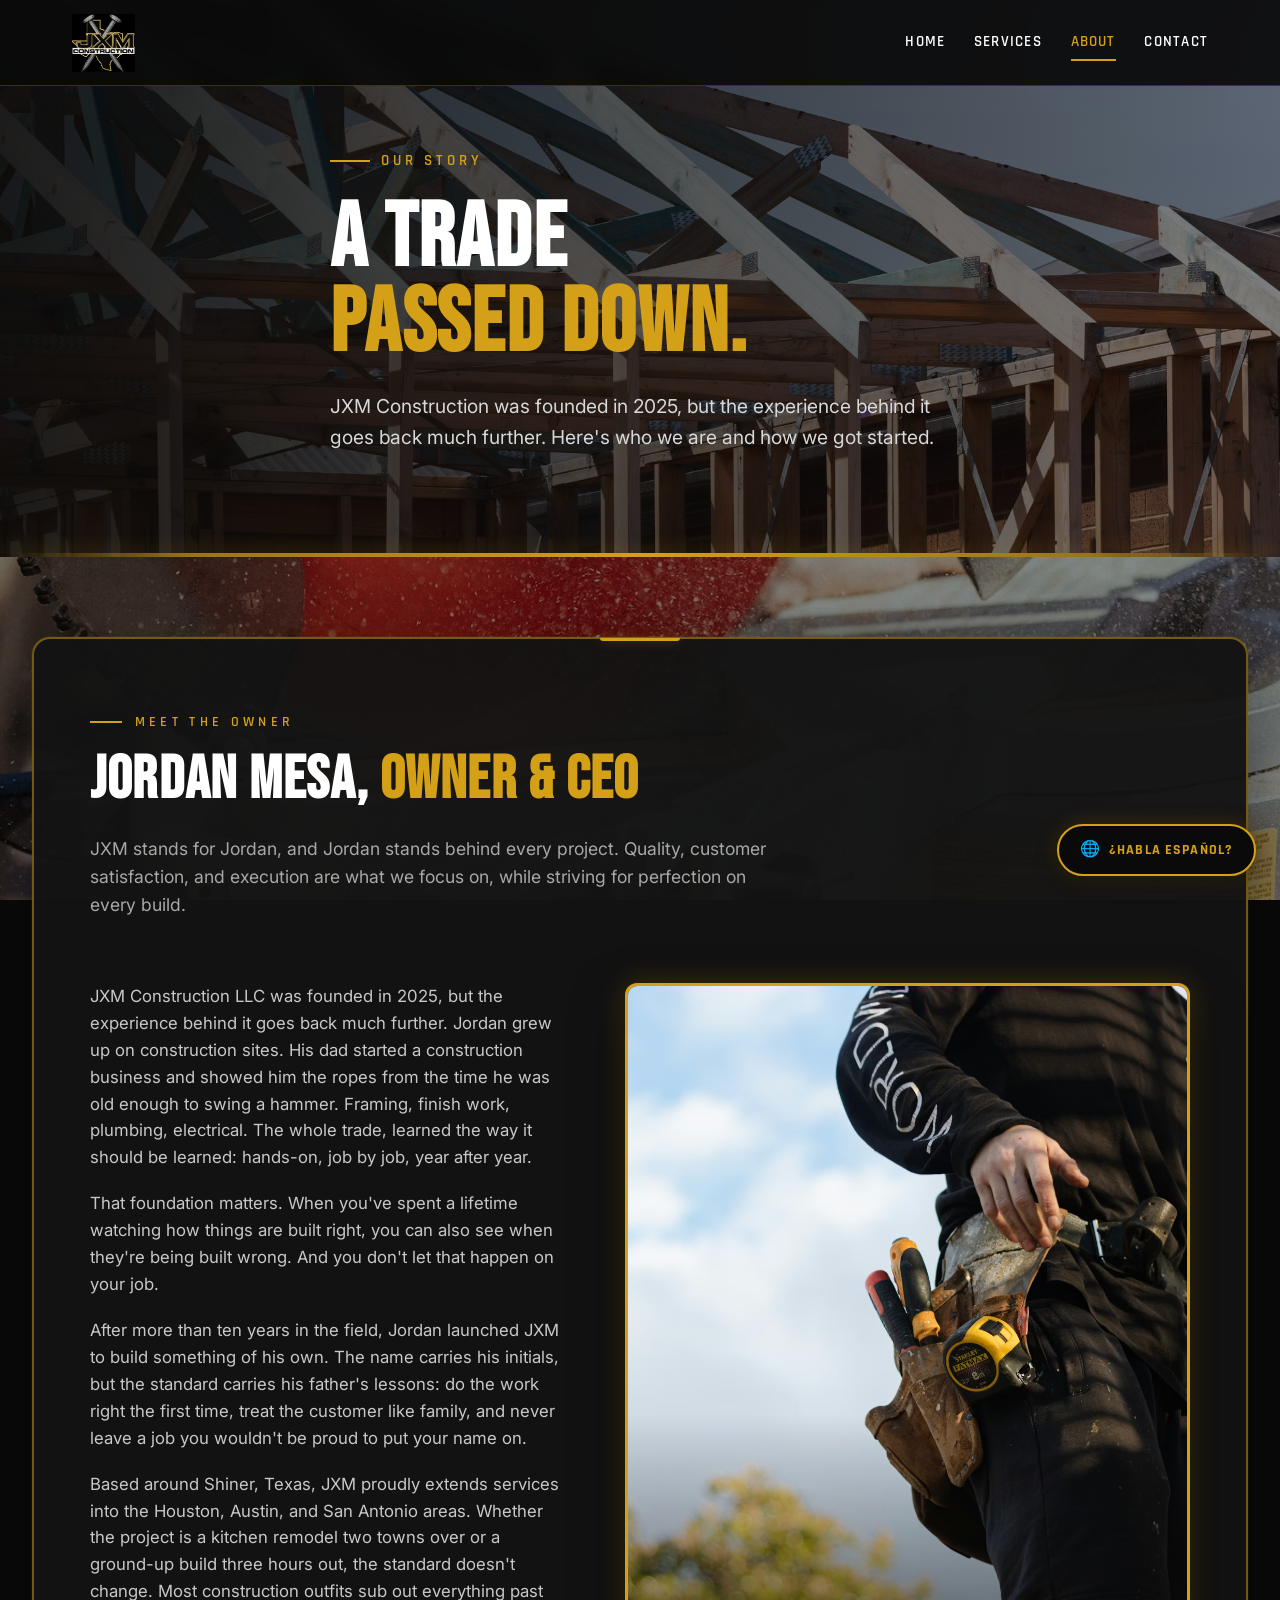
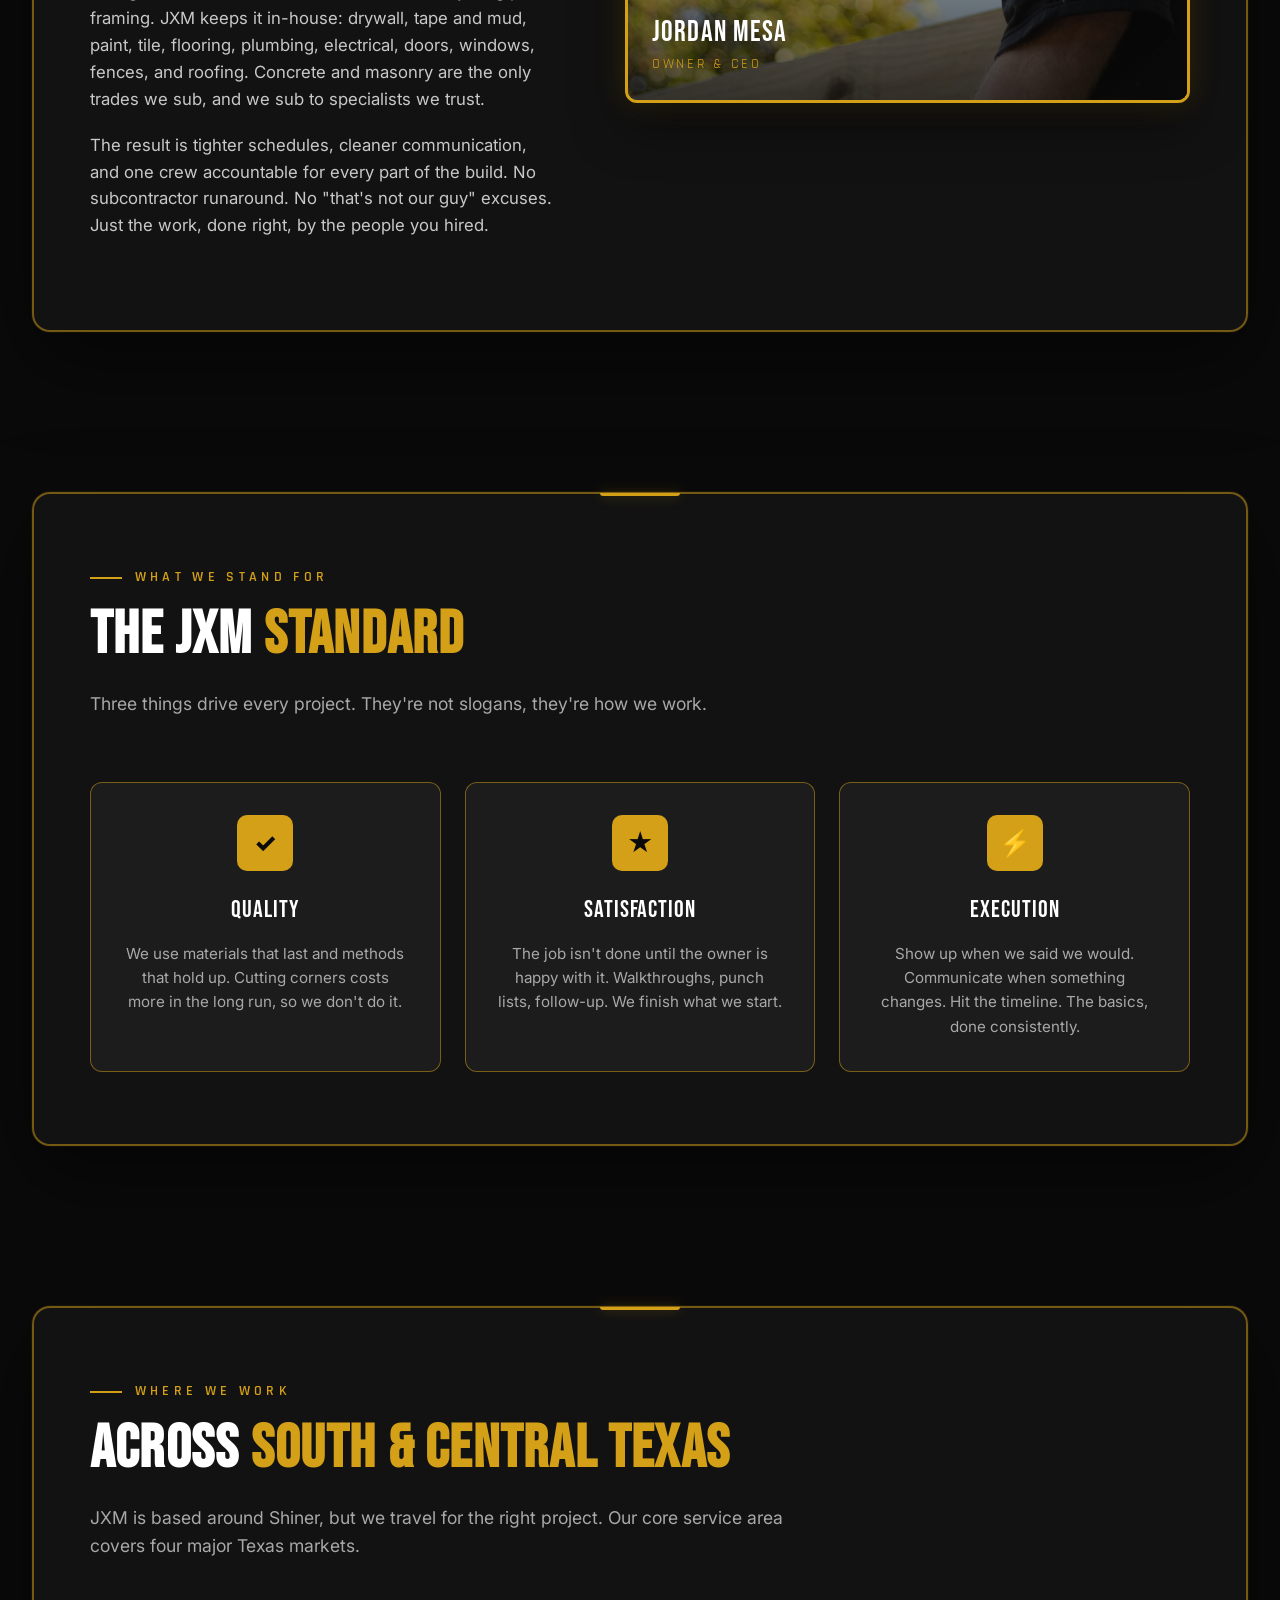
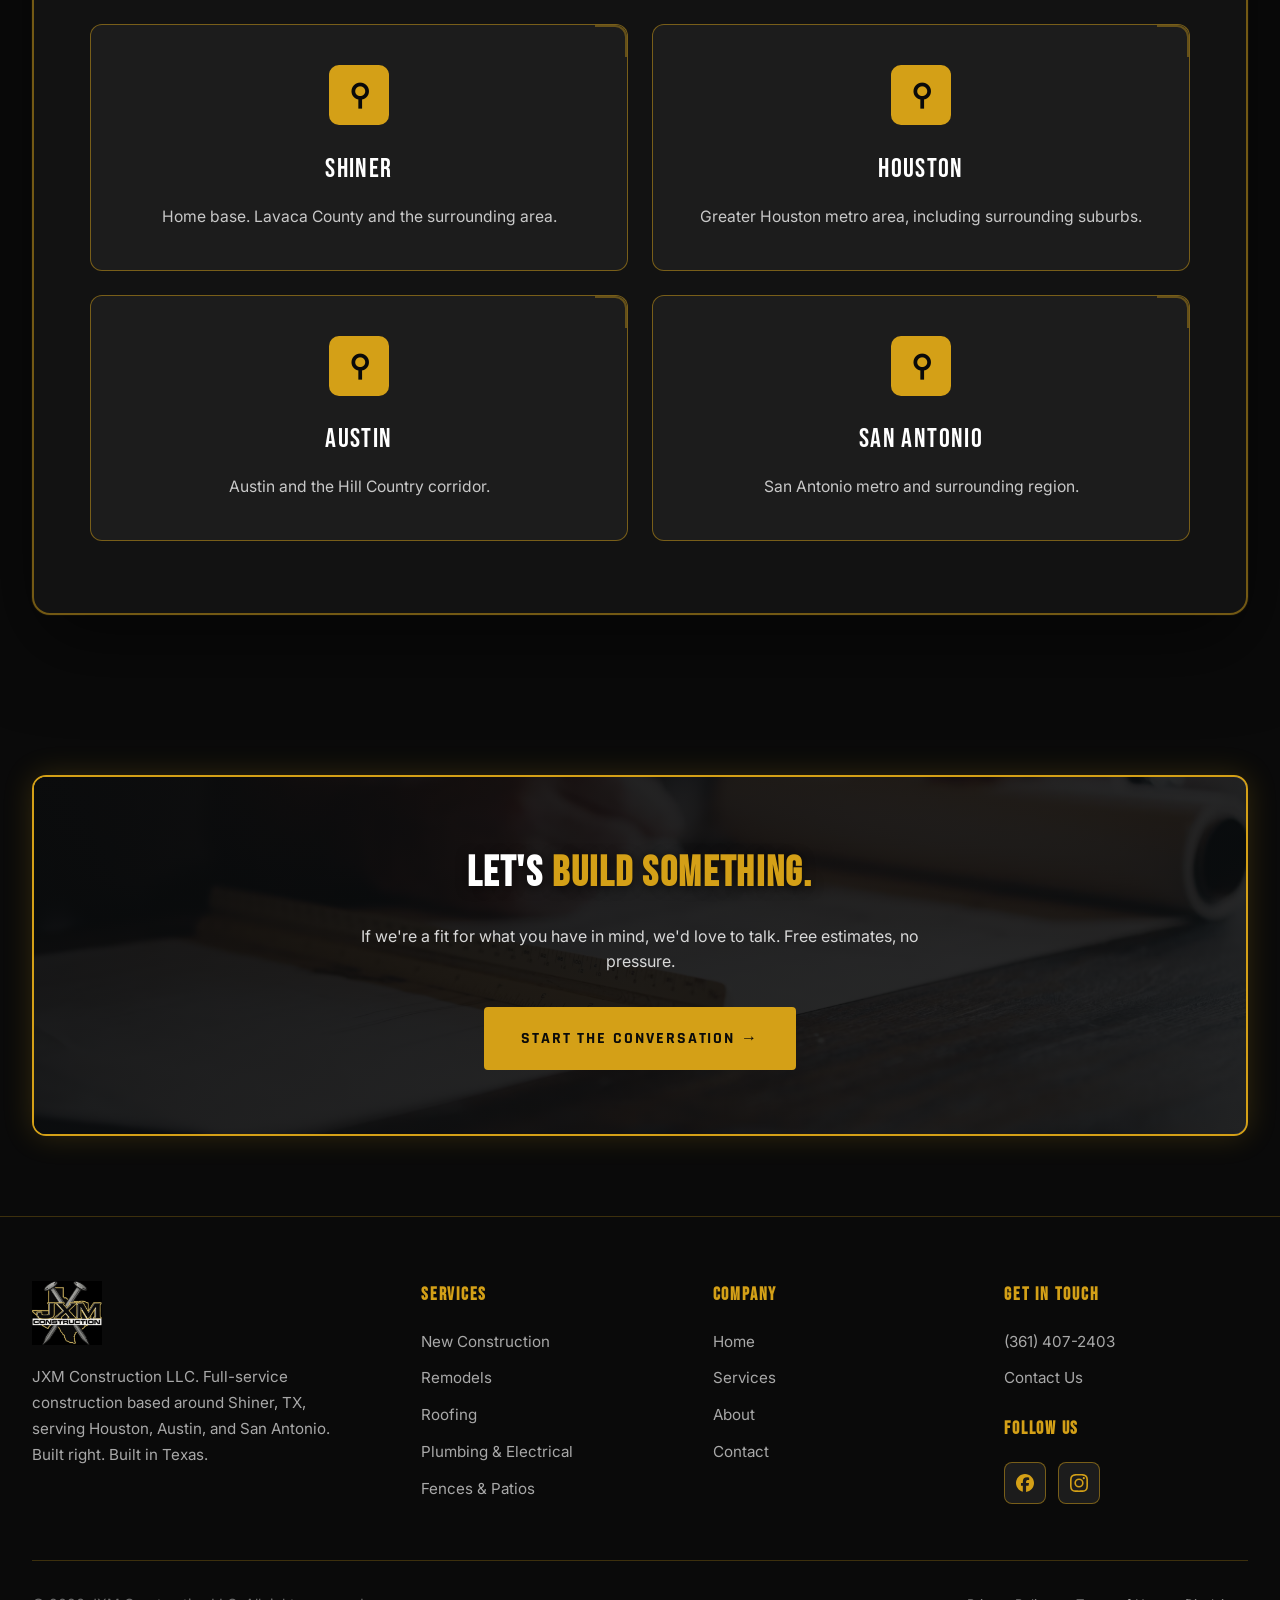
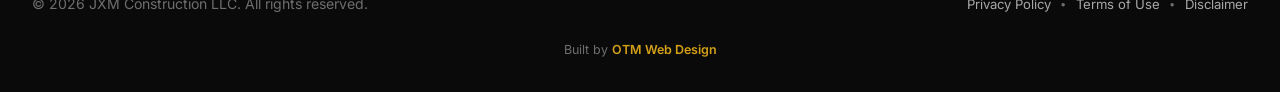
==== commit 762f214d: "updated photos and added legal" ====
--- a/about.html
+++ b/about.html
@@ -3,8 +3,46 @@
 <head>
 <meta charset="UTF-8" />
 <meta name="viewport" content="width=device-width, initial-scale=1.0" />
+<!-- FAVICON / SITE ICON -->
+<link rel="icon" href="/assets/favicon.ico" sizes="any">
+<link rel="icon" type="image/png" sizes="96x96" href="/assets/favicon-96x96.png">
+<link rel="apple-touch-icon" sizes="180x180" href="/assets/apple-touch-icon.png">
+<link rel="manifest" href="/site.webmanifest">
+<meta name="theme-color" content="#d4a017">
 <title>About | JXM Construction LLC | Shiner, TX</title>
-<meta name="description" content="The story behind JXM Construction. Jordan Mesa, owner and CEO, brings over a decade of construction experience to every job in South and Central Texas." />
+<meta name="description" content="Meet Jordan Mesa, owner of JXM Construction LLC. Over a decade of construction experience, family trade passed down, now serving Shiner, Houston, Austin, and San Antonio." />
+<meta property="og:title" content="About | JXM Construction LLC" />
+<meta property="og:description" content="The story behind JXM Construction. Jordan Mesa brings over a decade of construction experience to every project across South and Central Texas." />
+<meta property="og:type" content="website" />
+<meta property="og:url" content="https://jxmconstructionllc.com/about.html" />
+<meta property="og:image" content="https://jxmconstructionllc.com/assets/logo.png" />
+<link rel="canonical" href="https://jxmconstructionllc.com/about.html" />
+<script type="application/ld+json">
+{
+  "@context": "https://schema.org",
+  "@type": "AboutPage",
+  "name": "About JXM Construction LLC",
+  "url": "https://jxmconstructionllc.com/about.html",
+  "mainEntity": {
+    "@type": "GeneralContractor",
+    "name": "JXM Construction LLC",
+    "url": "https://jxmconstructionllc.com/",
+    "telephone": "+1-361-407-2403",
+    "founder": {
+      "@type": "Person",
+      "name": "Jordan Mesa",
+      "jobTitle": "Owner & CEO"
+    },
+    "foundingDate": "2025",
+    "address": {
+      "@type": "PostalAddress",
+      "addressLocality": "Shiner",
+      "addressRegion": "TX",
+      "addressCountry": "US"
+    }
+  }
+}
+</script>
 <link rel="preconnect" href="https://fonts.googleapis.com">
 <link rel="preconnect" href="https://fonts.gstatic.com" crossorigin>
 <link href="https://fonts.googleapis.com/css2?family=Bebas+Neue&family=Rajdhani:wght@400;500;600;700&family=Inter:wght@400;500;600;700&display=swap" rel="stylesheet">
@@ -198,6 +236,13 @@
     </div>
     <div class="footer-bottom">
       <div data-en="© <span id=&quot;year&quot;></span> JXM Construction LLC. All rights reserved." data-es="© <span id=&quot;year&quot;></span> JXM Construction LLC. Todos los derechos reservados.">© <span id="year"></span> JXM Construction LLC. All rights reserved.</div>
+      <div class="footer-legal-links">
+        <a href="privacy.html" data-en="Privacy Policy" data-es="Política de Privacidad">Privacy Policy</a>
+        <span class="footer-legal-sep">•</span>
+        <a href="terms.html" data-en="Terms of Use" data-es="Términos de Uso">Terms of Use</a>
+        <span class="footer-legal-sep">•</span>
+        <a href="disclaimer.html" data-en="Disclaimer" data-es="Aviso Legal">Disclaimer</a>
+      </div>
       <div class="footer-credit" data-en="Built by <a href=&quot;https://otm-designs.com&quot; target=&quot;_blank&quot; rel=&quot;noopener&quot;>OTM Web Design</a>" data-es="Hecho por <a href=&quot;https://otm-designs.com&quot; target=&quot;_blank&quot; rel=&quot;noopener&quot;>OTM Web Design</a>">Built by <a href="https://otm-designs.com" target="_blank" rel="noopener">OTM Web Design</a></div>
     </div>
   </div>
--- a/styles.css
+++ b/styles.css
@@ -1290,6 +1290,32 @@
 }
 .footer-bottom a { color: var(--gold); }
 
+/* Footer legal links row */
+.footer-legal-links {
+  display: flex;
+  align-items: center;
+  gap: 0.6rem;
+  flex-wrap: wrap;
+  font-size: 0.82rem;
+}
+.footer-legal-links a {
+  color: var(--gray);
+  transition: color 0.2s;
+}
+.footer-legal-links a:hover {
+  color: var(--gold);
+}
+.footer-legal-sep {
+  color: var(--gray-2);
+  font-size: 0.7rem;
+}
+@media (max-width: 580px) {
+  .footer-legal-links {
+    font-size: 0.78rem;
+    gap: 0.4rem;
+  }
+}
+
 /* Footer social icon buttons */
 .footer-social {
   display: flex;
@@ -1334,6 +1360,98 @@
 }
 .footer-credit a:hover {
   color: var(--gold-bright);
+}
+
+/* ============ LEGAL PAGES ============ */
+.legal-content {
+  max-width: 820px;
+  margin: 0 auto;
+}
+.legal-meta {
+  display: flex;
+  gap: 1.5rem;
+  flex-wrap: wrap;
+  margin-bottom: 3rem;
+  padding-bottom: 1.5rem;
+  border-bottom: 1px solid var(--border);
+  font-family: var(--industrial);
+  font-size: 0.85rem;
+  letter-spacing: 0.12em;
+  text-transform: uppercase;
+  color: var(--gray-2);
+}
+.legal-meta span strong {
+  color: var(--gold);
+  font-weight: 600;
+}
+.legal-content h3 {
+  font-family: var(--display);
+  color: var(--gold);
+  font-size: 1.5rem;
+  letter-spacing: 0.04em;
+  text-transform: uppercase;
+  margin-top: 2.5rem;
+  margin-bottom: 1rem;
+}
+.legal-content h3:first-of-type {
+  margin-top: 0;
+}
+.legal-content p {
+  color: #d8d8d8;
+  font-size: 1rem;
+  line-height: 1.75;
+  margin-bottom: 1.2rem;
+}
+.legal-content ul {
+  list-style: none;
+  margin-bottom: 1.5rem;
+  padding-left: 0;
+}
+.legal-content ul li {
+  color: #d8d8d8;
+  font-size: 1rem;
+  line-height: 1.7;
+  padding: 0.4rem 0 0.4rem 1.8rem;
+  position: relative;
+}
+.legal-content ul li::before {
+  content: '+';
+  position: absolute;
+  left: 0;
+  color: var(--gold);
+  font-weight: 700;
+  font-size: 1.2rem;
+  top: 0.3rem;
+}
+.legal-content strong {
+  color: var(--white);
+  font-weight: 600;
+}
+.legal-content a {
+  color: var(--gold);
+  text-decoration: underline;
+  transition: color 0.2s;
+}
+.legal-content a:hover {
+  color: var(--gold-bright);
+}
+.legal-contact-block {
+  margin-top: 3rem;
+  padding: 2rem;
+  background: var(--dark-2);
+  border: 1px solid var(--border-strong);
+  border-radius: 12px;
+}
+.legal-contact-block h4 {
+  font-family: var(--display);
+  color: var(--gold);
+  font-size: 1.2rem;
+  letter-spacing: 0.06em;
+  text-transform: uppercase;
+  margin-bottom: 1rem;
+}
+.legal-contact-block p {
+  margin-bottom: 0.5rem;
 }
 
 /* Sticky Spanish/English toggle button */
